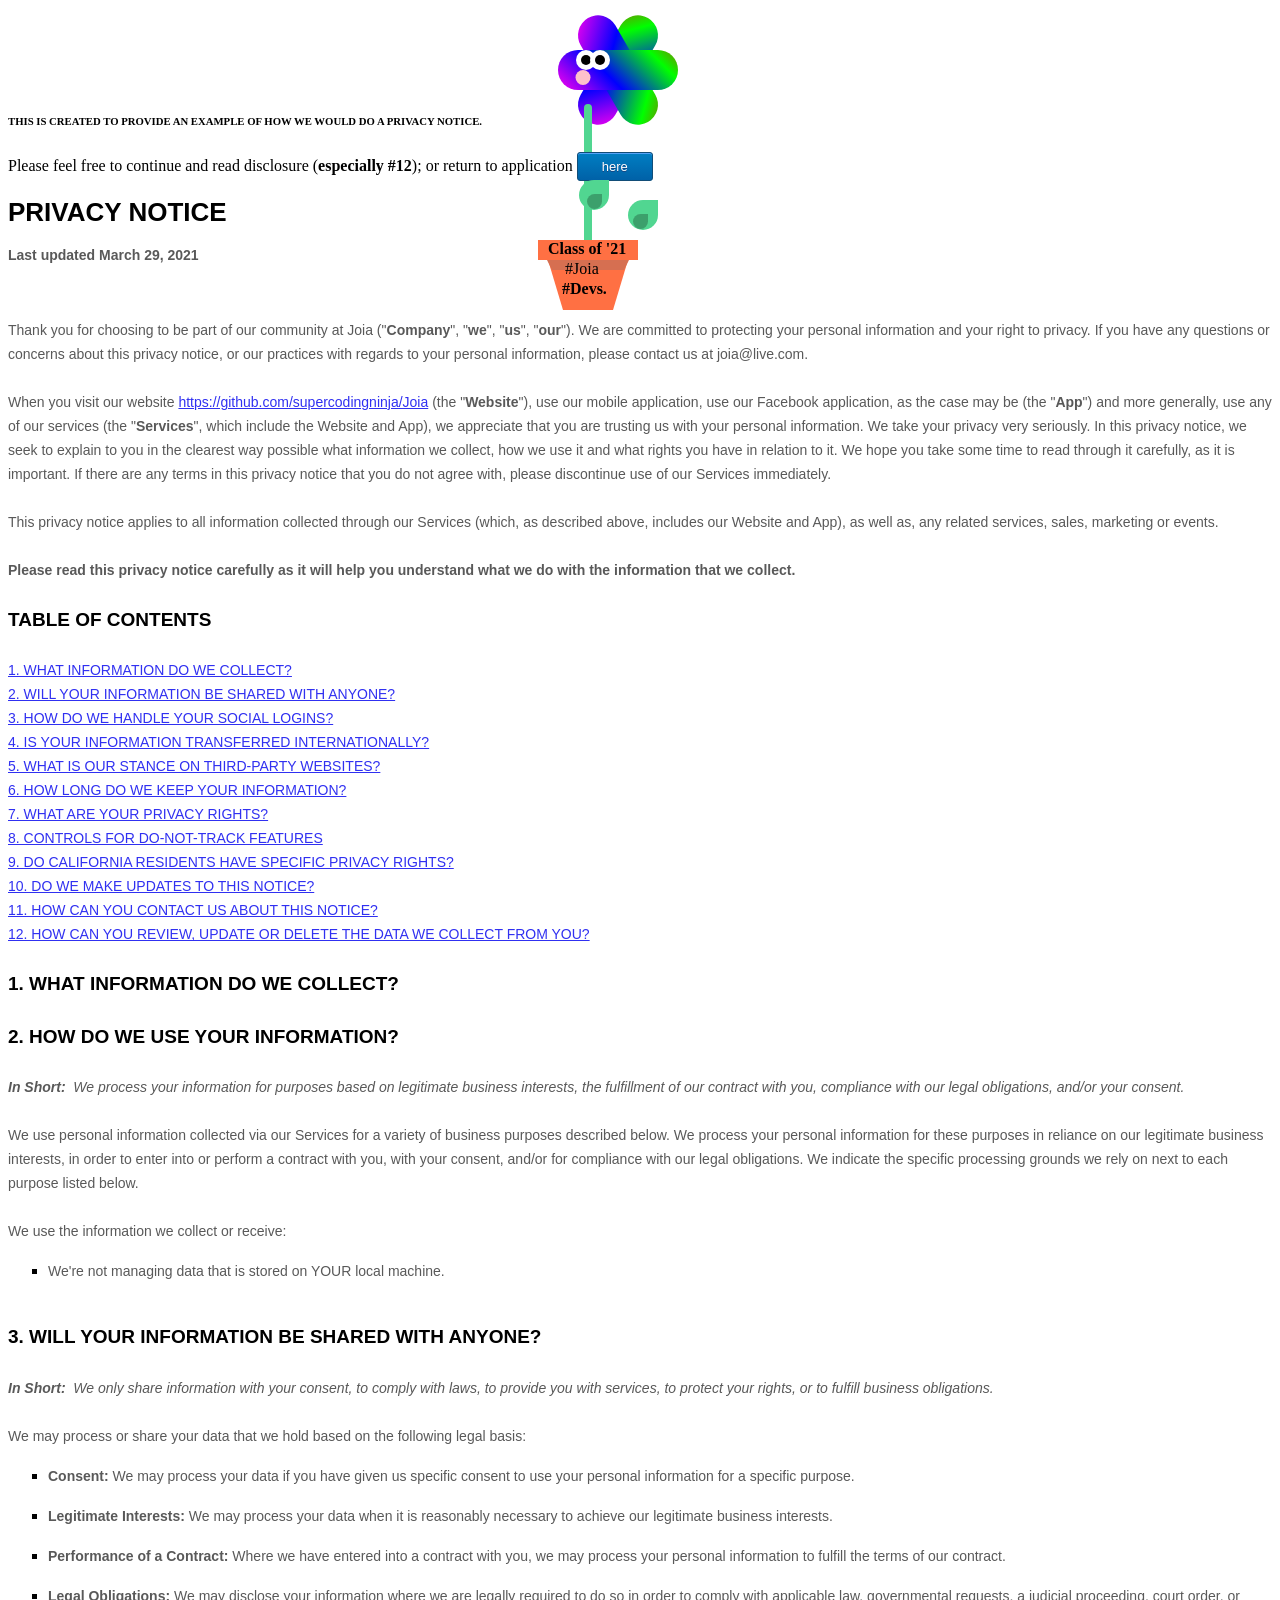
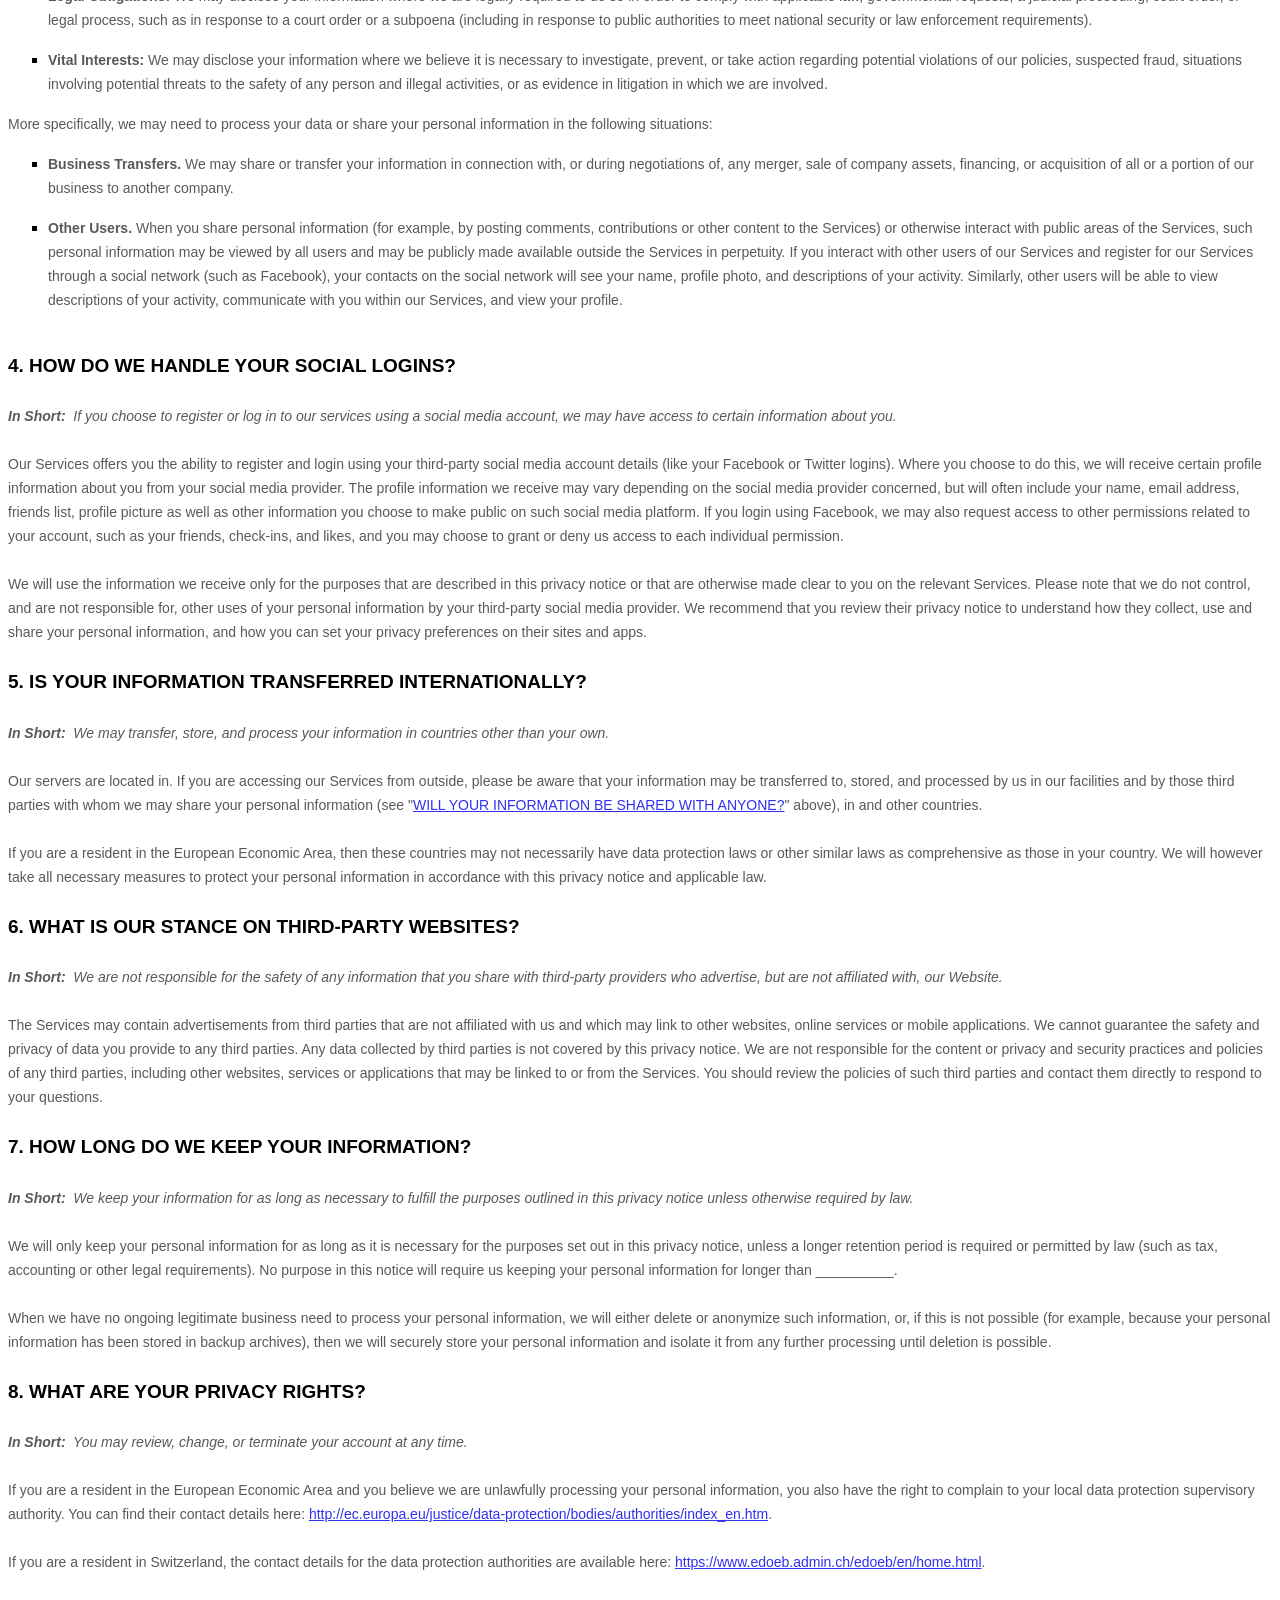
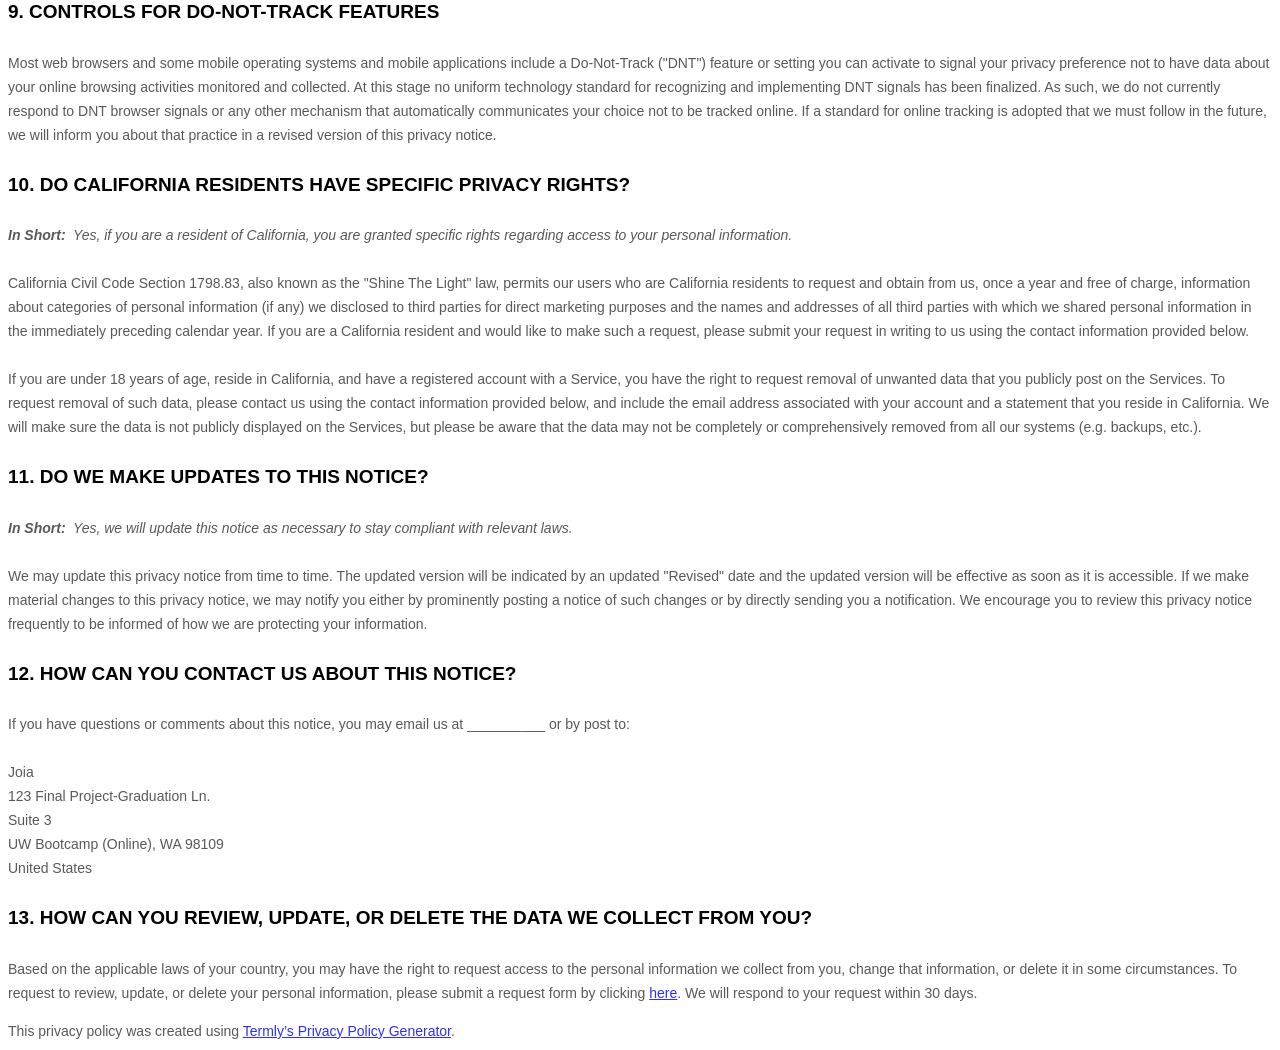
==== index.html @ e4160883 "GitHub..." ====
<!DOCTYPE html>
        <html lang="en">
                <head>
                        <meta charset="UTF-8">
                        <meta http-equiv="X-UA-Compatible" content="IE=edge">
                        <meta name="viewport" content="width=device-width, initial-scale=1.0">

                        <title>Joai's Privacy Policy</title>

                        <link rel="stylesheet" href="privacyPolicy-Joia.css" />
                </head>

                <body>
                        <span>
                                <p>
                                        <div style="margin-left: 550px;">
                                                <div class="flower" align>
                        
                                                        <div class="flower__head glow enable-aninmation">
                                                        <div class="flower__eye left">
                                                        <span></span>
                                                        </div>
                                                        <div class="flower__nose"></div>
                                                        <div class="flower__eye right">
                                                        <span></span>
                                                        </div>
                                                        </div>
                                                
                                                        <div class="flower__leaf"></div>
                                                        <div class="flower__leaf--shadow">
                                                        </div>
                                                        <div class="flower__leaf oposite"></div>
                                                        <div class="flower__leaf--shadow oposite"></div>
                                                
                                                        <div class="flower__stem"></div>
                                                
                                                        <v class="flower__pot">
                                                        <div class="flower__pot--shadow"></div>
                                                        <div class="flower__pot--bottom"></div>
                                                        <div class="Class"><b>Class of '21</b></div>
                                                        
                                                        &nbsp;
                                                        
                                                        <div class="Joia">#Joia</div>
                                                        
                                                        <b><div class="Devs">#Devs.</div></b>
                                                </div>
                                        </div>
                                        
                                        <h6>THIS IS CREATED TO PROVIDE AN EXAMPLE OF HOW WE WOULD DO A PRIVACY NOTICE.</h6>
                                        Please feel free to continue and read disclosure (<b>especially #12</b>); or return to application&nbsp;<a href="#" class="myButton">here</a>
                                </p>
                        </span>
                        
                        <!-- This automatically created by https://termly.io/ -->
                        <style>
                            [data-custom-class='body'], [data-custom-class='body'] * {
                                    background: transparent !important;
                                  }
                          [data-custom-class='title'], [data-custom-class='title'] * {
                                    font-family: Arial !important;
                          font-size: 26px !important;
                          color: #000000 !important;
                                  }
                          [data-custom-class='subtitle'], [data-custom-class='subtitle'] * {
                                    font-family: Arial !important;
                          color: #595959 !important;
                          font-size: 14px !important;
                                  }
                          [data-custom-class='heading_1'], [data-custom-class='heading_1'] * {
                                    font-family: Arial !important;
                          font-size: 19px !important;
                          color: #000000 !important;
                                  }
                          [data-custom-class='heading_2'], [data-custom-class='heading_2'] * {
                                    font-family: Arial !important;
                          font-size: 17px !important;
                          color: #000000 !important;
                                  }
                          [data-custom-class='body_text'], [data-custom-class='body_text'] * {
                                    color: #595959 !important;
                          font-size: 14px !important;
                          font-family: Arial !important;
                                  }
                          [data-custom-class='link'], [data-custom-class='link'] * {
                                    color: #3030F1 !important;
                          font-size: 14px !important;
                          font-family: Arial !important;
                          word-break: break-word !important;
                                  }
                          </style>
                          
                                <div data-custom-class="body">
                                <div><strong><span style="font-size: 26px;"><span data-custom-class="title">PRIVACY NOTICE</span></span></strong></div><div><br></div><div><span style="color: rgb(127, 127, 127);"><strong><span style="font-size: 15px;"><span data-custom-class="subtitle">Last updated <bdt class="question">March 29, 2021</bdt></span></span></strong></span></div><div><br></div><div><br></div><div><br></div><div style="line-height: 1.5;"><span style="color: rgb(127, 127, 127);"><span style="color: rgb(89, 89, 89); font-size: 15px;"><span data-custom-class="body_text">Thank you for choosing to be part of our community at <bdt class="question">Joia</bdt><span style="color: rgb(89, 89, 89);"><span data-custom-class="body_text"><bdt class="block-component"></bdt></span></span> ("<span style="color: rgb(89, 89, 89);"><span data-custom-class="body_text"><bdt class="block-component"></bdt></span></span><strong>Company</strong></span><span style="color: rgb(127, 127, 127);"><span style="color: rgb(89, 89, 89);"><span data-custom-class="body_text"><span style="color: rgb(89, 89, 89);"><span data-custom-class="body_text"><bdt class="statement-end-if-in-editor"><span data-custom-class="body_text"></span></bdt></span></span></span></span></span><span data-custom-class="body_text">", "<strong>we</strong>", "<strong>us</strong>", "<strong>our</strong>"). We are committed to protecting your personal information and your right to privacy. If you have any questions or concerns about this privacy notice, or our practices with regards to your personal information, please contact us at <bdt class="question">joia@live.com</bdt>.</span></span></span></div><div style="line-height: 1.5;"><span style="font-size: 15px;"><br></span></div><div style="line-height: 1.5;"><span style="font-size: 15px;"><span style="color: rgb(127, 127, 127);"><span data-custom-class="body_text">When you <span style="color: rgb(89, 89, 89);"><span data-custom-class="body_text"><bdt class="block-component"></bdt></span></span>visit our website <bdt class="question"><a href="https://github.com/supercodingninja/Joia" target="_blank" data-custom-class="link">https://github.com/supercodingninja/Joia</a></bdt> (the "<strong>Website</strong>"), <span style="color: rgb(89, 89, 89);"><span data-custom-class="body_text"><bdt class="statement-end-if-in-editor"></bdt><bdt class="block-component"></bdt><bdt class="forloop-component"></bdt><bdt class="block-component"></bdt></span></span>use our mobile application, <span style="color: rgb(89, 89, 89);"><span data-custom-class="body_text"><bdt class="statement-end-if-in-editor"></bdt><bdt class="block-component"></bdt><bdt class="forloop-component"></bdt><bdt class="block-component"></bdt><bdt class="block-component"></bdt></span></span>use our Facebook application, <span style="color: rgb(89, 89, 89);"><span data-custom-class="body_text"><bdt class="statement-end-if-in-editor"></bdt><bdt class="forloop-component"></bdt><bdt class="statement-end-if-in-editor"></bdt><bdt class="block-component"></bdt></span></span>as the case may be (the "<strong>App</strong>")<span style="color: rgb(89, 89, 89);"><span data-custom-class="body_text"><bdt class="statement-end-if-in-editor"></bdt></span></span> and more generally, use any of our services (the "<strong>Services</strong>", which include the </span><span style="color: rgb(89, 89, 89);"><span data-custom-class="body_text"><span style="color: rgb(89, 89, 89);"><span data-custom-class="body_text"><bdt class="block-component"><span data-custom-class="body_text"></span></bdt>Website<span style="color: rgb(89, 89, 89);"><span data-custom-class="body_text"><bdt class="statement-end-if-in-editor"></bdt></span></span><bdt class="block-component"></bdt> and <bdt class="statement-end-if-in-editor"></bdt></span></span></span><span data-custom-class="body_text"><span style="color: rgb(89, 89, 89);"><span data-custom-class="body_text"><bdt class="block-component"></bdt>App<bdt class="statement-end-if-in-editor"><span data-custom-class="body_text"></span></bdt></span></span></span></span><span data-custom-class="body_text">), we appreciate that you are trusting us with your personal information. We take your privacy very seriously. In this privacy notice, we seek to explain to you in the clearest way possible what information we collect, how we use it and what rights you have in relation to it. We hope you take some time to read through it carefully, as it is important. If there are any terms in this privacy notice that you do not agree with, please discontinue use of our Services immediately.</span></span></span></div><div style="line-height: 1.5;"><span style="font-size: 15px;"><br></span></div><div style="line-height: 1.5;"><span style="font-size: 15px;"><span style="color: rgb(127, 127, 127);"><span style="color: rgb(89, 89, 89);"><span data-custom-class="body_text">This privacy notice applies to all information collected through our Services (which, as described above, includes our </span><span style="color: rgb(89, 89, 89);"><span data-custom-class="body_text"><bdt class="block-component"><span data-custom-class="body_text"></span></bdt>Website<span style="color: rgb(89, 89, 89);"><span data-custom-class="body_text"><bdt class="statement-end-if-in-editor"></bdt></span></span><bdt class="block-component"></bdt> and <bdt class="statement-end-if-in-editor"><bdt class="block-component"></bdt></bdt></span><span data-custom-class="body_text">App<span style="color: rgb(89, 89, 89);"><span data-custom-class="body_text"><bdt class="statement-end-if-in-editor"><span data-custom-class="body_text"></span></bdt></span></span></span></span><span data-custom-class="body_text">), as well as, any related services, sales, marketing or events.</span></span></span></span></div><div style="line-height: 1.5;"><span style="font-size: 15px;"><br></span></div><div style="line-height: 1.5;"><span style="font-size: 15px;"><span style="color: rgb(127, 127, 127);"><span style="color: rgb(89, 89, 89);"><span data-custom-class="body_text"><strong>Please read this privacy notice carefully as it will help you understand what we do with the information that we collect.</strong></span></span></span></span></div><div style="line-height: 1.5;"><span style="font-size: 15px;"><br></span></div><div style="line-height: 1.5;"><span style="font-size: 15px;"><span style="color: rgb(127, 127, 127);"><span style="color: rgb(0, 0, 0);"><strong><span data-custom-class="heading_1">TABLE OF CONTENTS</span></strong></span></span></span></div><div style="line-height: 1.5;"><span style="font-size: 15px;"><br></span></div><div style="line-height: 1.5;"><span style="font-size: 15px;"><a data-custom-class="link" href="#infocollect"><span style="color: rgb(89, 89, 89);">1. WHAT INFORMATION DO WE COLLECT?</span></a><span style="color: rgb(127, 127, 127);"><span style="color: rgb(89, 89, 89);"><span data-custom-class="body_text"><span style="color: rgb(89, 89, 89);"><bdt class="block-component"></bdt></span></span></span></span></span></span></div><div style="line-height: 1.5;"><span style="font-size: 15px;"><span style="color: rgb(89, 89, 89);"><a data-custom-class="link" href="#infoshare">2. WILL YOUR INFORMATION BE SHARED WITH ANYONE?</a></span><span style="color: rgb(127, 127, 127);"><span style="color: rgb(89, 89, 89);"><span data-custom-class="body_text"><span style="color: rgb(89, 89, 89);"><bdt class="block-component"></bdt></span><bdt class="block-component"></bdt><span style="color: rgb(89, 89, 89);"><bdt class="block-component"></bdt><bdt class="block-component"></bdt></span></span></span></span></span></span></span></div><div style="line-height: 1.5;"><span style="font-size: 15px;"><a data-custom-class="link" href="#sociallogins"><span style="color: rgb(89, 89, 89);"><span style="color: rgb(89, 89, 89);"><span style="color: rgb(89, 89, 89);">3. HOW DO WE HANDLE YOUR SOCIAL LOGINS?</span></span></span></a><span style="color: rgb(127, 127, 127);"><span style="color: rgb(89, 89, 89);"><span data-custom-class="body_text"><span style="color: rgb(89, 89, 89);"><span style="color: rgb(89, 89, 89);"><span style="color: rgb(89, 89, 89);"><bdt class="statement-end-if-in-editor"></bdt></span></span><bdt class="block-component"></bdt></span></span></span></span></span></div><div style="line-height: 1.5;"><span style="font-size: 15px;"><a data-custom-class="link" href="#intltransfers"><span style="color: rgb(89, 89, 89);">4. IS YOUR INFORMATION TRANSFERRED INTERNATIONALLY?</span></a><span style="color: rgb(127, 127, 127);"><span style="color: rgb(89, 89, 89);"><span data-custom-class="body_text"><span style="color: rgb(89, 89, 89);"><bdt class="statement-end-if-in-editor"></bdt><bdt class="block-component"></bdt></span></span></span></span></span></div><div style="line-height: 1.5;"><span style="font-size: 15px;"><a data-custom-class="link" href="#3pwebsites"><span style="color: rgb(89, 89, 89);">5. WHAT IS OUR STANCE ON THIRD-PARTY WEBSITES?</span></a><span style="color: rgb(127, 127, 127);"><span style="color: rgb(89, 89, 89);"><span data-custom-class="body_text"><span style="color: rgb(89, 89, 89);"><bdt class="statement-end-if-in-editor"></bdt></span></span></span></span></span></div><div style="line-height: 1.5;"><span style="font-size: 15px;"><a data-custom-class="link" href="#inforetain"><span style="color: rgb(89, 89, 89);">6. HOW LONG DO WE KEEP YOUR INFORMATION?</span></a><span style="color: rgb(127, 127, 127);"><span style="color: rgb(89, 89, 89);"><span data-custom-class="body_text"><span style="color: rgb(89, 89, 89);"><span style="color: rgb(89, 89, 89);"><bdt class="block-component"></bdt><bdt class="block-component"></bdt></span></span></span></span></span></div><div style="line-height: 1.5;"><span style="font-size: 15px;"><span style="color: rgb(89, 89, 89);"><a data-custom-class="link" href="#privacyrights">7. WHAT ARE YOUR PRIVACY RIGHTS?</a></span></span></div><div style="line-height: 1.5;"><span style="font-size: 15px;"><a data-custom-class="link" href="#DNT"><span style="color: rgb(89, 89, 89);">8. CONTROLS FOR DO-NOT-TRACK FEATURES</span></a></span></div><div style="line-height: 1.5;"><span style="font-size: 15px;"><a data-custom-class="link" href="#caresidents"><span style="color: rgb(89, 89, 89);">9. DO CALIFORNIA RESIDENTS HAVE SPECIFIC PRIVACY RIGHTS?</span></a></span></div><div style="line-height: 1.5;"><span style="font-size: 15px;"><a data-custom-class="link" href="#policyupdates"><span style="color: rgb(89, 89, 89);">10. DO WE MAKE UPDATES TO THIS NOTICE?</span></a></span></div><div style="line-height: 1.5;"><a data-custom-class="link" href="#contact"><span style="color: rgb(89, 89, 89); font-size: 15px;">11. HOW CAN YOU CONTACT US ABOUT THIS NOTICE?</span></a></div><div style="line-height: 1.5;"><a data-custom-class="link" href="#request"><span style="color: rgb(89, 89, 89);">12. HOW CAN YOU REVIEW, UPDATE OR DELETE THE DATA WE COLLECT FROM YOU?</span></a></div><div style="line-height: 1.5;"><br></div><div id="infocollect" style="line-height: 1.5;"><span style="color: rgb(127, 127, 127);"><span style="color: rgb(89, 89, 89); font-size: 15px;"><span style="font-size: 15px; color: rgb(89, 89, 89);"><span style="font-size: 15px; color: rgb(89, 89, 89);"><span id="control" style="color: rgb(0, 0, 0);"><strong><span data-custom-class="heading_1">1. WHAT INFORMATION DO WE COLLECT?</span></strong><span data-custom-class="heading_1"><bdt class="block-component"><span data-custom-class="body_text"></bdt></bdt></span><bdt class="block-component"></bdt><span data-custom-class="body_text"><span style="font-size: 15px;"><bdt class="statement-end-if-in-editor"><bdt class="statement-end-if-in-editor"><span style="font-size: 15px;"><span data-custom-class="body_text"><span style="font-size: 15px;"><span data-custom-class="body_text"><bdt class="statement-end-if-in-editor"><bdt class="statement-end-if-in-editor"><bdt class="block-component"></bdt></bdt></span></span></span></span><span style="color: rgb(89, 89, 89); font-size: 15px;"><span data-custom-class="body_text"><span style="color: rgb(89, 89, 89); font-size: 15px;"><span data-custom-class="body_text"><bdt class="statement-end-if-in-editor"><bdt class="block-component"></bdt></bdt></span></span></span></span></bdt></span></span><bdt class="block-component"></bdt></span></span></span></span></span></span></div><div style="line-height: 1.5;"><br></div><div id="infouse" style="line-height: 1.5;"><span style="color: rgb(127, 127, 127);"><span style="color: rgb(89, 89, 89); font-size: 15px;"><span style="font-size: 15px; color: rgb(89, 89, 89);"><span style="font-size: 15px; color: rgb(89, 89, 89);"><span id="control" style="color: rgb(0, 0, 0);"><strong><span data-custom-class="heading_1">2. HOW DO WE USE YOUR INFORMATION?</span></strong></span></span></span></span></span></div><div><div style="line-height: 1.5;"><br></div><div style="line-height: 1.5;"><span style="color: rgb(127, 127, 127);"><span style="color: rgb(89, 89, 89); font-size: 15px;"><span data-custom-class="body_text"><span style="font-size: 15px; color: rgb(89, 89, 89);"><span style="font-size: 15px; color: rgb(89, 89, 89);"><span data-custom-class="body_text"><strong><em>In Short:  </em></strong><em>We process your information for purposes based on legitimate business interests, the fulfillment of our contract with you, compliance with our legal obligations, and/or your consent.</em></span></span></span></span></span></span></div></div><div style="line-height: 1.5;"><br></div><div style="line-height: 1.5;"><span style="font-size: 15px; color: rgb(89, 89, 89);"><span style="font-size: 15px; color: rgb(89, 89, 89);"><span data-custom-class="body_text">We use personal information collected via our <span style="font-size: 15px;"><span data-custom-class="body_text"><bdt class="block-component"></bdt><bdt class="block-component"></bdt>Services<bdt class="statement-end-if-in-editor"></bdt><bdt class="block-component"></bdt></span></span> for a variety of business purposes described below. We process your personal information for these purposes in reliance on our legitimate business interests, in order to enter into or perform a contract with you, with your consent, and/or for compliance with our legal obligations. We indicate the specific processing grounds we rely on next to each purpose listed below.<bdt class="block-component"></bdt></span></span></span></div><div style="line-height: 1.5;"><br></div><div style="line-height: 1.5;"><span style="font-size: 15px; color: rgb(89, 89, 89);"><span style="font-size: 15px; color: rgb(89, 89, 89);"><span data-custom-class="body_text">We use the information we collect or receive:<bdt class="block-component"></bdt></span></span></span></span></span></span></span></span></span></span></span></span></bdt></span></span></span></span></span></span></span></span></span></span></span></span></li></ul><div><span style="font-size: 15px; color: rgb(89, 89, 89);"><span style="font-size: 15px; color: rgb(89, 89, 89);"><span data-custom-class="body_text"><bdt class="block-component"></bdt></span></span></span></span></span></span></span></span></span></span></span></span></span></span></span></li></ul><div><span style="font-size: 15px; color: rgb(89, 89, 89);"><span style="font-size: 15px; color: rgb(89, 89, 89);"><span data-custom-class="body_text"><bdt class="block-component"></bdt></span></span></span></span></span></span></span></span></span></span></span></span></span></span></span></span></span></span></span></span></span></li></ul><div><span style="font-size: 15px; color: rgb(89, 89, 89);"><span style="font-size: 15px; color: rgb(89, 89, 89);"><span data-custom-class="body_text"><bdt class="block-component"></bdt></span></span></span></span></span></span></span></span></span></span></span></span></li></ul><div><span style="font-size: 15px; color: rgb(89, 89, 89);"><span style="font-size: 15px; color: rgb(89, 89, 89);"><span data-custom-class="body_text"><bdt class="block-component"></bdt></span></span></span></li></ul><div><bdt class="block-component"></bdt></span></span></span></span></span></span></li></ul><div><bdt class="block-component"></bdt></span></span></span></span></span></span></span></span></span></li></ul><div><bdt class="block-component"></bdt></span></span></span></span></span></span></span></span></span></strong></span></span></span></li></ul><div><bdt class="block-component"></bdt></span></span></span></span></span></span></span></span></span></span></span></li></ul><p style="font-size: 15px;"><bdt class="block-component"></bdt></span></span></span></span></span></span></span></span></span></span></span></li></ul><p style="font-size: 15px;"><bdt class="block-component"></bdt></span></span></span></span></span></span></span></span></span></span></span></li></ul><p style="font-size: 15px;"><bdt class="block-component"></bdt></span></span></span></span></span></span></span></span></span></span></span></li></ul><p style="font-size: 15px;"><bdt class="block-component"></bdt></span></span></span></span></span></span></span></span></span></span></span></li></ul><div><bdt class="block-component"><span style="font-size: 15px;"></bdt></span></span></span></span></span></span></span></span></span></span></span></span></li></ul><div><bdt class="block-component"><span style="font-size: 15px;"></bdt></span></span></span></li></ul><div><bdt class="block-component"><span style="font-size: 15px;"></bdt></span></span></span></li></ul><div><span style="font-size: 15px;"><bdt class="block-component"></bdt><bdt class="forloop-component"></bdt></span></div><ul><li style="line-height: 1.5;"><span style="font-size: 15px;"><bdt class="question"><span data-custom-class="body_text">We're not managing data that is stored on YOUR local machine.</span></bdt></span></li></ul><div><span style="font-size: 15px;"><bdt class="question"><span data-custom-class="body_text"><span style="font-size: 15px;"><bdt class="forloop-component"></bdt></span></span></bdt><bdt class="statement-end-if-in-editor"></bdt></span><bdt class="statement-end-if-in-editor"><span style="font-size: 15px;"></span></bdt></div><div style="line-height: 1.5;"><br></div><div id="infoshare" style="line-height: 1.5;"><span style="color: rgb(127, 127, 127);"><span style="color: rgb(89, 89, 89); font-size: 15px;"><span style="font-size: 15px; color: rgb(89, 89, 89);"><span style="font-size: 15px; color: rgb(89, 89, 89);"><span id="control" style="color: rgb(0, 0, 0);"><strong><span data-custom-class="heading_1">3. WILL YOUR INFORMATION BE SHARED WITH ANYONE?</span></strong></span></span></span></span></span></div><div style="line-height: 1.5;"><br></div><div style="line-height: 1.5;"><span style="font-size: 15px; color: rgb(89, 89, 89);"><span style="font-size: 15px; color: rgb(89, 89, 89);"><span data-custom-class="body_text"><strong><em>In Short:</em></strong><em>  We only share information with your consent, to comply with laws, to provide you with services, to protect your rights, or to fulfill business obligations.</em></span></span></span></div><div style="line-height: 1.5;"><br></div><div style="line-height: 1.5;"><span style="font-size: 15px; color: rgb(89, 89, 89);"><span style="font-size: 15px; color: rgb(89, 89, 89);"><span data-custom-class="body_text">We may process or share your data that we hold based on the following legal basis:<bdt class="block-component"></bdt></span></span></span></div><ul><li style="line-height: 1.5;"><span style="font-size: 15px; color: rgb(89, 89, 89);"><span style="font-size: 15px; color: rgb(89, 89, 89);"><span data-custom-class="body_text"><strong>Consent:</strong> We may process your data if you have given us specific consent to use your personal information for a specific purpose.<span style="font-size: 15px; color: rgb(89, 89, 89);"><span style="font-size: 15px; color: rgb(89, 89, 89);"><span data-custom-class="body_text"><bdt class="statement-end-if-in-editor"></bdt></span></span></span></span></span></span></li></ul><div><span style="font-size: 15px; color: rgb(89, 89, 89);"><span style="font-size: 15px; color: rgb(89, 89, 89);"><span data-custom-class="body_text"><span style="font-size: 15px; color: rgb(89, 89, 89);"><span style="font-size: 15px; color: rgb(89, 89, 89);"><span data-custom-class="body_text"><bdt class="statement-end-if-in-editor"><span style="font-size: 15px; color: rgb(89, 89, 89);"><span style="font-size: 15px; color: rgb(89, 89, 89);"><span data-custom-class="body_text"><bdt class="block-component"></bdt></span></span></span></bdt></span></span></span></span></span></span></div><ul><li style="line-height: 1.5;"><span style="font-size: 15px; color: rgb(89, 89, 89);"><span style="font-size: 15px; color: rgb(89, 89, 89);"><span data-custom-class="body_text"><strong>Legitimate Interests:</strong> We may process your data when it is reasonably necessary to achieve our legitimate business interests.<span style="font-size: 15px; color: rgb(89, 89, 89);"><span style="font-size: 15px; color: rgb(89, 89, 89);"><span data-custom-class="body_text"><span style="font-size: 15px; color: rgb(89, 89, 89);"><span style="font-size: 15px; color: rgb(89, 89, 89);"><span data-custom-class="body_text"><bdt class="statement-end-if-in-editor"></bdt></span></span></span></span></span></span></span></span></span></li></ul><div><span style="font-size: 15px; color: rgb(89, 89, 89);"><span style="font-size: 15px; color: rgb(89, 89, 89);"><span data-custom-class="body_text"><span style="font-size: 15px; color: rgb(89, 89, 89);"><span style="font-size: 15px; color: rgb(89, 89, 89);"><span data-custom-class="body_text"><bdt class="block-component"></bdt></span></span></span></span></span></span></div><ul><li style="line-height: 1.5;"><span style="font-size: 15px; color: rgb(89, 89, 89);"><span style="font-size: 15px; color: rgb(89, 89, 89);"><span data-custom-class="body_text"><strong>Performance of a Contract:</strong> Where we have entered into a contract with you, we may process your personal information to fulfill the terms of our contract.<span style="font-size: 15px; color: rgb(89, 89, 89);"><span style="font-size: 15px; color: rgb(89, 89, 89);"><span data-custom-class="body_text"><span style="font-size: 15px; color: rgb(89, 89, 89);"><span style="font-size: 15px; color: rgb(89, 89, 89);"><span data-custom-class="body_text"><bdt class="statement-end-if-in-editor"></bdt></span></span></span></span></span></span></span></span></span></li></ul><div><span style="font-size: 15px; color: rgb(89, 89, 89);"><span style="font-size: 15px; color: rgb(89, 89, 89);"><span data-custom-class="body_text"><span style="font-size: 15px; color: rgb(89, 89, 89);"><span style="font-size: 15px; color: rgb(89, 89, 89);"><span data-custom-class="body_text"><bdt class="block-component"></bdt></span></span></span></span></span></span></div><ul><li style="line-height: 1.5;"><span style="font-size: 15px; color: rgb(89, 89, 89);"><span style="font-size: 15px; color: rgb(89, 89, 89);"><span data-custom-class="body_text"><strong>Legal Obligations:</strong> We may disclose your information where we are legally required to do so in order to comply with applicable law, governmental requests, a judicial proceeding, court order, or legal process, such as in response to a court order or a subpoena (including in response to public authorities to meet national security or law enforcement requirements).<span style="font-size: 15px; color: rgb(89, 89, 89);"><span style="font-size: 15px; color: rgb(89, 89, 89);"><span data-custom-class="body_text"><span style="font-size: 15px; color: rgb(89, 89, 89);"><span style="font-size: 15px; color: rgb(89, 89, 89);"><span data-custom-class="body_text"><bdt class="statement-end-if-in-editor"></bdt></span></span></span></span></span></span></span></span></span></li></ul><div><span style="font-size: 15px; color: rgb(89, 89, 89);"><span style="font-size: 15px; color: rgb(89, 89, 89);"><span data-custom-class="body_text"><span style="font-size: 15px; color: rgb(89, 89, 89);"><span style="font-size: 15px; color: rgb(89, 89, 89);"><span data-custom-class="body_text"><bdt class="block-component"></bdt></span></span></span></span></span></span></div><ul><li style="line-height: 1.5;"><span style="font-size: 15px; color: rgb(89, 89, 89);"><span style="font-size: 15px; color: rgb(89, 89, 89);"><span data-custom-class="body_text"><strong>Vital Interests:</strong> We may disclose your information where we believe it is necessary to investigate, prevent, or take action regarding potential violations of our policies, suspected fraud, situations involving potential threats to the safety of any person and illegal activities, or as evidence in litigation in which we are involved.<span style="font-size: 15px; color: rgb(89, 89, 89);"><span style="font-size: 15px; color: rgb(89, 89, 89);"><span data-custom-class="body_text"><span style="font-size: 15px; color: rgb(89, 89, 89);"><span style="font-size: 15px; color: rgb(89, 89, 89);"><span data-custom-class="body_text"><bdt class="statement-end-if-in-editor"></bdt></span></span></span></span></span></span></span></span></span></li></ul><div style="line-height: 1.5;"><span style="font-size: 15px; color: rgb(89, 89, 89);"><span style="font-size: 15px; color: rgb(89, 89, 89);"><span data-custom-class="body_text">More specifically, we may need to process your data or share your personal information in the following situations:</span></span></span></div><ul><li style="line-height: 1.5;"><span style="font-size: 15px; color: rgb(89, 89, 89);"><span style="font-size: 15px; color: rgb(89, 89, 89);"><span data-custom-class="body_text"><strong>Business Transfers.</strong> We may share or transfer your information in connection with, or during negotiations of, any merger, sale of company assets, financing, or acquisition of all or a portion of our business to another company.</span></span></span></li></ul><div><span style="font-size: 15px;"><span style="color: rgb(89, 89, 89);"><span data-custom-class="body_text"><bdt class="block-component"></bdt></span></span></span></span></span></span></span></span></li></ul><div><span style="font-size: 15px;"><span style="color: rgb(89, 89, 89);"><span data-custom-class="body_text"><bdt class="block-component"></bdt></span></span></span></span></span></bdt></span></span></span></span></span></span></span></span></li></ul><div><span style="font-size: 15px;"><span style="color: rgb(89, 89, 89);"><span style="font-size: 15px;"><span style="color: rgb(89, 89, 89);"><span data-custom-class="body_text"><bdt class="block-component"></bdt></span></span></span></span></span></span></span></span></li></ul><div><span style="font-size: 15px;"><span style="color: rgb(89, 89, 89);"><span data-custom-class="body_text"><bdt class="block-component"></bdt></span></span></span></span></span></li></ul><div><span style="font-size: 15px;"><span style="color: rgb(89, 89, 89);"><span data-custom-class="body_text"><bdt class="block-component"></bdt></span></span></span></div><ul><li style="line-height: 1.5;"><span style="font-size: 15px; color: rgb(89, 89, 89);"><span style="font-size: 15px; color: rgb(89, 89, 89);"><span data-custom-class="body_text"><strong>Other Users. </strong>When you share personal information <span style="font-size: 15px;"><span style="color: rgb(89, 89, 89);"><span data-custom-class="body_text"><bdt class="block-component"></bdt></span></span></span>(for example, by posting comments, contributions or other content to the <span style="font-size: 15px;"><span style="color: rgb(89, 89, 89);"><span data-custom-class="body_text"><span style="font-size: 15px;"><span style="color: rgb(89, 89, 89);"><span data-custom-class="body_text"><bdt class="block-component"></bdt><bdt class="block-component"></bdt>Services<bdt class="statement-end-if-in-editor"></bdt><bdt class="block-component"></bdt></span></span></span></span></span></span>) <span style="font-size: 15px;"><span style="color: rgb(89, 89, 89);"><span data-custom-class="body_text"><bdt class="statement-end-if-in-editor"></bdt></span></span></span>or otherwise interact with public areas of the <span style="font-size: 15px;"><span style="color: rgb(89, 89, 89);"><span data-custom-class="body_text"><span style="font-size: 15px;"><span style="color: rgb(89, 89, 89);"><span data-custom-class="body_text"><bdt class="block-component"></bdt><bdt class="block-component"></bdt>Services<bdt class="statement-end-if-in-editor"></bdt><bdt class="block-component"></bdt></span></span></span></span></span></span>, such personal information may be viewed by all users and may be publicly made available outside the <span style="font-size: 15px;"><span style="color: rgb(89, 89, 89);"><span data-custom-class="body_text"><span style="font-size: 15px;"><span style="color: rgb(89, 89, 89);"><span data-custom-class="body_text"><bdt class="block-component"></bdt><bdt class="block-component"></bdt>Services<bdt class="statement-end-if-in-editor"></bdt><bdt class="block-component"></bdt></span></span></span></span></span></span> in perpetuity. <span style="font-size: 15px;"><span style="color: rgb(89, 89, 89);"><span data-custom-class="body_text"><bdt class="block-component"></bdt></span></span></span>If you interact with other users of our <span style="font-size: 15px;"><span style="color: rgb(89, 89, 89);"><span data-custom-class="body_text"><span style="font-size: 15px;"><span style="color: rgb(89, 89, 89);"><span data-custom-class="body_text"><bdt class="block-component"></bdt><bdt class="block-component"></bdt>Services<bdt class="statement-end-if-in-editor"></bdt><bdt class="block-component"></bdt></span></span></span></span></span></span> and register for our <span style="font-size: 15px;"><span style="color: rgb(89, 89, 89);"><span data-custom-class="body_text"><span style="font-size: 15px;"><span style="color: rgb(89, 89, 89);"><span data-custom-class="body_text"><bdt class="block-component"></bdt><bdt class="block-component"></bdt>Services<bdt class="statement-end-if-in-editor"></bdt><bdt class="block-component"></bdt></span></span></span></span></span></span> through a social network (such as Facebook), your contacts on the social network will see your name, profile photo, and descriptions of your activity. <span style="font-size: 15px;"><span style="color: rgb(89, 89, 89);"><span data-custom-class="body_text"><bdt class="statement-end-if-in-editor"></bdt></span></span></span>Similarly, other users will be able to view descriptions of your activity, communicate with you within our <span style="font-size: 15px;"><span style="color: rgb(89, 89, 89);"><span data-custom-class="body_text"><span style="font-size: 15px;"><span style="color: rgb(89, 89, 89);"><span data-custom-class="body_text"><bdt class="block-component"></bdt><bdt class="block-component"></bdt>Services<bdt class="statement-end-if-in-editor"></bdt><bdt class="block-component"></bdt></span></span></span></span></span></span>, and view your profile.<span style="font-size: 15px;"><span style="color: rgb(89, 89, 89);"><span data-custom-class="body_text"><span style="font-size: 15px;"><span style="color: rgb(89, 89, 89);"><bdt class="statement-end-if-in-editor"></bdt></span></span></span></span></span></span></span></span></li></ul><div><span style="font-size: 15px;"><span style="color: rgb(89, 89, 89);"><span style="font-size: 15px;"><span data-custom-class="body_text"><bdt class="block-component"></bdt></span><span style="color: rgb(89, 89, 89);"><bdt class="block-component"><span data-custom-class="body_text"></bdt></span></span></span></span></span></span></span><span data-custom-class="body_text"><span style="font-size: 15px;"><span style="color: rgb(89, 89, 89);"><span data-custom-class="body_text"><span style="font-size: 15px;"><span style="color: rgb(89, 89, 89);"><span data-custom-class="body_text"><bdt class="statement-end-if-in-editor"></bdt></span></span></span></span></span></span></span></span></span></span></span></span></li></ul><div style="line-height: 1.5;"><span style="color: rgb(89, 89, 89);"><bdt class="block-component"></bdt></span></div><div><span style="color: rgb(89, 89, 89); font-size: 15px;"><span style="font-size: 15px;"><span style="color: rgb(89, 89, 89);"><span style="font-size: 15px;"><span style="color: rgb(89, 89, 89);"><bdt class="block-component"><span data-custom-class="heading_1"></bdt></span><span data-custom-class="body_text"><bdt class="block-component"></bdt><bdt class="block-component"></bdt></span></span></span></span></span></span></span></span></span></span></span></div><div style="line-height: 1.5;"><br></div><div id="sociallogins" style="line-height: 1.5;"><span style="color: rgb(127, 127, 127);"><span style="color: rgb(89, 89, 89); font-size: 15px;"><span style="font-size: 15px; color: rgb(89, 89, 89);"><span style="font-size: 15px; color: rgb(89, 89, 89);"><span id="control" style="color: rgb(0, 0, 0);"><strong><span data-custom-class="heading_1">4. HOW DO WE HANDLE YOUR SOCIAL LOGINS?</span></strong> </span> </span> </span> </span> </span></div><div style="line-height: 1.5;"><br></div><div style="line-height: 1.5;"><span style="font-size: 15px; color: rgb(89, 89, 89);"><span style="font-size: 15px; color: rgb(89, 89, 89);"><span data-custom-class="body_text"><strong><em>In Short:  </em></strong><em>If you choose to register or log in to our services using a social media account, we may have access to certain information about you.</em></span></span></span></div><div style="line-height: 1.5;"><br></div><div style="line-height: 1.5;"><span style="font-size: 15px; color: rgb(89, 89, 89);"><span style="font-size: 15px; color: rgb(89, 89, 89);"><span data-custom-class="body_text">Our <span style="font-size: 15px;"><span style="color: rgb(89, 89, 89);"><span data-custom-class="body_text"><span style="font-size: 15px;"><span style="color: rgb(89, 89, 89);"><span data-custom-class="body_text"><span style="font-size: 15px;"><span style="color: rgb(89, 89, 89);"><span data-custom-class="body_text"><bdt class="block-component"></bdt><bdt class="block-component"></bdt>Services<bdt class="statement-end-if-in-editor"></bdt><bdt class="block-component"></bdt></span></span></span></span></span></span></span></span></span> offers you the ability to register and login using your third-party social media account details (like your Facebook or Twitter logins). Where you choose to do this, we will receive certain profile information about you from your social media provider. The profile information we receive may vary depending on the social media provider concerned, but will often include your name, email address, friends list, profile picture as well as other information you choose to make public on such social media platform. <span style="font-size: 15px;"><span style="color: rgb(89, 89, 89);"><span data-custom-class="body_text"><bdt class="block-component"></bdt><bdt class="forloop-component"></bdt><bdt class="block-component"></bdt><bdt class="forloop-component"></bdt><bdt class="block-component"></bdt></span></span></span>If you login using Facebook, we may also request access to other permissions related to your account, such as your friends, check-ins, and likes, and you may choose to grant or deny us access to each individual permission.<span style="font-size: 15px;"><span style="color: rgb(89, 89, 89);"><span style="font-size: 15px;"><span style="color: rgb(89, 89, 89);"><span data-custom-class="body_text"><span style="font-size: 15px;"><span style="color: rgb(89, 89, 89);"><bdt class="statement-end-if-in-editor"></bdt><bdt class="forloop-component"></bdt></span></span></span><bdt class="statement-end-if-in-editor"><span data-custom-class="body_text"></span></bdt></span></span></span></span></span></span></span></div><div style="line-height: 1.5;"><br></div><div style="line-height: 1.5;"><span style="font-size: 15px; color: rgb(89, 89, 89);"><span style="font-size: 15px; color: rgb(89, 89, 89);"><span data-custom-class="body_text">We will use the information we receive only for the purposes that are described in this privacy notice or that are otherwise made clear to you on the relevant <span style="color: rgb(89, 89, 89); font-size: 15px;"><span data-custom-class="body_text"><span style="font-size: 15px;"><span style="color: rgb(89, 89, 89);"><span data-custom-class="body_text"><span style="font-size: 15px;"><span style="color: rgb(89, 89, 89);"><span data-custom-class="body_text"><bdt class="block-component"></bdt><bdt class="block-component"></bdt>Services<bdt class="statement-end-if-in-editor"></bdt><bdt class="block-component"></bdt></span></span></span></span></span></span></span></span>. Please note that we do not control, and are not responsible for, other uses of your personal information by your third-party social media provider. We recommend that you review their privacy notice to understand how they collect, use and share your personal information, and how you can set your privacy preferences on their sites and apps.<span style="color: rgb(89, 89, 89); font-size: 15px;"><span style="color: rgb(89, 89, 89); font-size: 15px;"><span style="color: rgb(89, 89, 89); font-size: 15px;"><span style="color: rgb(89, 89, 89); font-size: 15px;"><span style="font-size: 15px;"><span style="color: rgb(89, 89, 89);"><span style="font-size: 15px;"><span style="color: rgb(89, 89, 89);"><span data-custom-class="body_text"><bdt class="statement-end-if-in-editor"></bdt></span><bdt class="block-component"><span data-custom-class="body_text"><bdt class="block-component"></bdt></span></bdt></span></span></span></span></span></span></span></span></span></span></span></div><div style="line-height: 1.5;"><br></div><div id="intltransfers" style="line-height: 1.5;"><span style="color: rgb(127, 127, 127);"><span style="color: rgb(89, 89, 89); font-size: 15px;"><span style="font-size: 15px; color: rgb(89, 89, 89);"><span style="font-size: 15px; color: rgb(89, 89, 89);"><span id="control" style="color: rgb(0, 0, 0);"><strong><span data-custom-class="heading_1">5. IS YOUR INFORMATION TRANSFERRED INTERNATIONALLY?</span></strong> </span> </span> </span> </span> </span></div><div style="line-height: 1.5;"><br></div><div style="line-height: 1.5;"><span style="font-size: 15px; color: rgb(89, 89, 89);"><span style="font-size: 15px; color: rgb(89, 89, 89);"><span data-custom-class="body_text"><strong><em>In Short:  </em></strong><em>We may transfer, store, and process your information in countries other than your own.</em></span></span></span></div><div style="line-height: 1.5;"><br></div><div style="line-height: 1.5;"><span style="font-size: 15px; color: rgb(89, 89, 89);"><span style="font-size: 15px; color: rgb(89, 89, 89);"><span data-custom-class="body_text">Our servers are located in<span style="font-size: 15px;"><span style="color: rgb(89, 89, 89);"><span data-custom-class="body_text"><bdt class="forloop-component"></bdt></span></span></span>. If you are accessing our <span style="font-size: 15px;"><span style="color: rgb(89, 89, 89);"><span data-custom-class="body_text"><span style="color: rgb(89, 89, 89); font-size: 15px;"><span data-custom-class="body_text"><span style="font-size: 15px;"><span style="color: rgb(89, 89, 89);"><span data-custom-class="body_text"><span style="font-size: 15px;"><span style="color: rgb(89, 89, 89);"><span data-custom-class="body_text"><bdt class="block-component"></bdt><bdt class="block-component"></bdt>Services<bdt class="statement-end-if-in-editor"></bdt><bdt class="block-component"></bdt></span></span></span></span></span></span></span></span></span></span></span> from outside<span style="font-size: 15px;"><span style="color: rgb(89, 89, 89);"><span data-custom-class="body_text"><bdt class="forloop-component"></bdt></span></span></span>, please be aware that your information may be transferred to, stored, and processed by us in our facilities and by those third parties with whom we may share your personal information (see "<a data-custom-class="link" href="#infoshare"><span style="font-size: 15px;"><span style="color: rgb(89, 89, 89);">WILL YOUR INFORMATION BE SHARED WITH ANYONE?</span></span></a>" above), in <span style="font-size: 15px;"><span style="color: rgb(89, 89, 89);"><span data-custom-class="body_text"><bdt class="forloop-component"></bdt></span></span></span> and other countries.</span></span></span></div><div style="line-height: 1.5;"><br></div><div style="line-height: 1.5;"><span style="font-size: 15px; color: rgb(89, 89, 89);"><span style="font-size: 15px; color: rgb(89, 89, 89);"><span data-custom-class="body_text">If you are a resident in the European Economic Area, then these countries may not necessarily have data protection laws or other similar laws as comprehensive as those in your country. We will however take all necessary measures to protect your personal information in accordance with this privacy notice and applicable law.<span style="font-size: 15px;"><span style="color: rgb(89, 89, 89);"><span data-custom-class="body_text"><bdt class="block-component"></bdt></span></span></span></span></span></span></span></span></span><span style="font-size: 15px;"><span style="color: rgb(89, 89, 89);"><span data-custom-class="body_text"><bdt class="block-component"></bdt></span></span></span></span></span></span></span><span style="font-size: 15px; color: rgb(89, 89, 89);"><span style="font-size: 15px; color: rgb(89, 89, 89);"><span data-custom-class="body_text"><span style="font-size: 15px;"><span style="color: rgb(89, 89, 89);"><span data-custom-class="body_text"><bdt class="block-component"></bdt></span></span></span></span></span><span style="font-size: 15px; color: rgb(89, 89, 89);"><span style="font-size: 15px; color: rgb(89, 89, 89);"><span data-custom-class="body_text"><span style="color: rgb(89, 89, 89); font-size: 15px;"><span style="color: rgb(89, 89, 89); font-size: 15px;"><span style="color: rgb(89, 89, 89); font-size: 15px;"><span style="color: rgb(89, 89, 89); font-size: 15px;"><span style="color: rgb(89, 89, 89); font-size: 15px;"><span style="font-size: 15px;"><span style="color: rgb(89, 89, 89);"><span style="font-size: 15px;"><span style="color: rgb(89, 89, 89);"><span data-custom-class="body_text"><bdt class="statement-end-if-in-editor"><span style="color: rgb(89, 89, 89); font-size: 15px;"><span style="color: rgb(89, 89, 89); font-size: 15px;"><span style="color: rgb(89, 89, 89); font-size: 15px;"><span style="color: rgb(89, 89, 89); font-size: 15px;"><span style="color: rgb(89, 89, 89); font-size: 15px;"><span style="font-size: 15px;"><span style="color: rgb(89, 89, 89);"><span style="font-size: 15px;"><span style="color: rgb(89, 89, 89);"><span data-custom-class="body_text"><bdt class="block-component"></bdt></span></span></span></span></span></span></span></span></span></span></bdt></span></span></span></span></span></span></span></span></span></span></span></span></span></div><div style="line-height: 1.5;"><span style="font-size: 15px; color: rgb(89, 89, 89);"><span style="font-size: 15px; color: rgb(89, 89, 89);"> </span></span></div><div><span id="3pwebsites" style="color: rgb(127, 127, 127);"><span style="color: rgb(89, 89, 89); font-size: 15px;"><span style="font-size: 15px; color: rgb(89, 89, 89);"><span style="font-size: 15px; color: rgb(89, 89, 89);"><span id="control" style="color: rgb(0, 0, 0);"><strong><span data-custom-class="heading_1">6. WHAT IS OUR STANCE ON THIRD-PARTY WEBSITES?</span></strong></span></span></span></span></span></div><div style="line-height: 1.5;"><br></div><div><span style="font-size: 15px; color: rgb(89, 89, 89);"><span style="font-size: 15px; color: rgb(89, 89, 89);"><span data-custom-class="body_text"><strong><em>In Short: </em></strong><em> We are not responsible for the safety of any information that you share with third-party providers who advertise, but are not affiliated with, our Website.</em></span></span></span></div><div style="line-height: 1.5;"><br></div><div style="line-height: 1.5;"><span style="font-size: 15px; color: rgb(89, 89, 89);"><span style="font-size: 15px; color: rgb(89, 89, 89);"><span data-custom-class="body_text">The <span style="color: rgb(89, 89, 89); font-size: 15px;"><span data-custom-class="body_text"><span style="font-size: 15px;"><span style="color: rgb(89, 89, 89);"><span data-custom-class="body_text"><span style="font-size: 15px;"><span style="color: rgb(89, 89, 89);"><span data-custom-class="body_text"><bdt class="block-component"></bdt><bdt class="block-component"></bdt>Services<bdt class="statement-end-if-in-editor"></bdt><bdt class="block-component"></bdt></span></span></span></span></span></span></span></span> may contain advertisements from third parties that are not affiliated with us and which may link to other websites, online services or mobile applications. We cannot guarantee the safety and privacy of data you provide to any third parties. Any data collected by third parties is not covered by this privacy notice. We are not responsible for the content or privacy and security practices and policies of any third parties, including other websites, services or applications that may be linked to or from the <span style="color: rgb(89, 89, 89); font-size: 15px;"><span data-custom-class="body_text"><span style="font-size: 15px;"><span style="color: rgb(89, 89, 89);"><span data-custom-class="body_text"><span style="font-size: 15px;"><span style="color: rgb(89, 89, 89);"><span data-custom-class="body_text"><bdt class="block-component"></bdt><bdt class="block-component"></bdt>Services<bdt class="statement-end-if-in-editor"></bdt><bdt class="block-component"></bdt></span></span></span></span></span></span></span></span>. You should review the policies of such third parties and contact them directly to respond to your questions.<span style="color: rgb(89, 89, 89); font-size: 15px;"><span style="color: rgb(89, 89, 89); font-size: 15px;"><span style="color: rgb(89, 89, 89); font-size: 15px;"><span style="color: rgb(89, 89, 89); font-size: 15px;"><span style="color: rgb(89, 89, 89); font-size: 15px;"><span style="color: rgb(89, 89, 89);"><span style="color: rgb(89, 89, 89);"><span style="color: rgb(89, 89, 89);"><bdt class="statement-end-if-in-editor"><span data-custom-class="body_text"></span></bdt></span></span></span></span></span></span></span></span></span></span></span></div><div style="line-height: 1.5;"><br></div><div id="inforetain" style="line-height: 1.5;"><span style="color: rgb(127, 127, 127);"><span style="color: rgb(89, 89, 89); font-size: 15px;"><span style="font-size: 15px; color: rgb(89, 89, 89);"><span style="font-size: 15px; color: rgb(89, 89, 89);"><span id="control" style="color: rgb(0, 0, 0);"><strong><span data-custom-class="heading_1">7. HOW LONG DO WE KEEP YOUR INFORMATION?</span></strong></span></span></span></span></span></div><div style="line-height: 1.5;"><br></div><div style="line-height: 1.5;"><span style="font-size: 15px; color: rgb(89, 89, 89);"><span style="font-size: 15px; color: rgb(89, 89, 89);"><span data-custom-class="body_text"><strong><em>In Short: </em></strong><em> We keep your information for as long as necessary to fulfill the purposes outlined in this privacy notice unless otherwise required by law.</em></span></span></span></div><div style="line-height: 1.5;"><br></div><div style="line-height: 1.5;"><span style="font-size: 15px; color: rgb(89, 89, 89);"><span style="font-size: 15px; color: rgb(89, 89, 89);"><span data-custom-class="body_text">We will only keep your personal information for as long as it is necessary for the purposes set out in this privacy notice, unless a longer retention period is required or permitted by law (such as tax, accounting or other legal requirements). No purpose in this notice will require us keeping your personal information for longer than <span style="font-size: 15px;"><span style="color: rgb(89, 89, 89);"><span data-custom-class="body_text"><bdt class="block-component"></bdt><bdt class="question">__________</bdt><bdt class="statement-end-if-in-editor"></bdt></span></span></span>.</span></span></span></div><div style="line-height: 1.5;"><br></div><div style="line-height: 1.5;"><span style="font-size: 15px; color: rgb(89, 89, 89);"><span style="font-size: 15px; color: rgb(89, 89, 89);"><span data-custom-class="body_text">When we have no ongoing legitimate business need to process your personal information, we will either delete or anonymize such information, or, if this is not possible (for example, because your personal information has been stored in backup archives), then we will securely store your personal information and isolate it from any further processing until deletion is possible.<span style="color: rgb(89, 89, 89);"><bdt class="block-component"></bdt></span><span style="color: rgb(89, 89, 89); font-size: 15px;"><span data-custom-class="body_text"><bdt class="block-component"></bdt></span></span></span></span></span></span></div><div style="line-height: 1.5;"><br></div><div id="privacyrights" style="line-height: 1.5;"><span style="color: rgb(127, 127, 127);"><span style="color: rgb(89, 89, 89); font-size: 15px;"><span style="font-size: 15px; color: rgb(89, 89, 89);"><span style="font-size: 15px; color: rgb(89, 89, 89);"><span id="control" style="color: rgb(0, 0, 0);"><strong><span data-custom-class="heading_1">8. WHAT ARE YOUR PRIVACY RIGHTS?</span></strong></span></span></span></span></span></div><div style="line-height: 1.5;"><br></div><div style="line-height: 1.5;"><span style="font-size: 15px; color: rgb(89, 89, 89);"><span style="font-size: 15px; color: rgb(89, 89, 89);"><span data-custom-class="body_text"><strong><em>In Short:</em></strong><em>  <span style="color: rgb(89, 89, 89);"><span style="font-size: 15px;"><span data-custom-class="body_text"><em><bdt class="block-component"></bdt></em></span></span></span>You may review, change, or terminate your account at any time.</em><span style="color: rgb(89, 89, 89);"><span style="font-size: 15px;"><bdt class="block-component"></bdt></span></span></span></span></span></span></span></span></div><div style="line-height: 1.5;"><span style="font-size: 15px; color: rgb(89, 89, 89);"> </span></div><div style="line-height: 1.5;"><span style="font-size: 15px; color: rgb(89, 89, 89);"><span style="font-size: 15px; color: rgb(89, 89, 89);"><span data-custom-class="body_text">If you are a resident in the European Economic Area and you believe we are unlawfully processing your personal information, you also have the right to complain to your local data protection supervisory authority. You can find their contact details here: <span style="font-size: 15px;"><span style="color: rgb(89, 89, 89);"><span data-custom-class="body_text"><span style="color: rgb(48, 48, 241);"><span data-custom-class="body_text"><a data-custom-class="link" href="http://ec.europa.eu/justice/data-protection/bodies/authorities/index_en.htm" rel="noopener noreferrer" target="_blank"><span style="font-size: 15px;">http://ec.europa.eu/justice/data-protection/bodies/authorities/index_en.htm</span></a></span></span></span></span></span>.</span></span></span></div><div style="line-height: 1.5;"><br></div><div style="line-height: 1.5;"><span style="font-size: 15px; color: rgb(89, 89, 89);"><span style="font-size: 15px; color: rgb(89, 89, 89);"><span data-custom-class="body_text">If you are a resident in Switzerland, the contact details for the data protection authorities are available here: <span style="font-size: 15px;"><span style="color: rgb(89, 89, 89);"><span data-custom-class="body_text"><span style="color: rgb(48, 48, 241);"><span data-custom-class="body_text"><span style="font-size: 15px;"><a data-custom-class="link" href="https://www.edoeb.admin.ch/edoeb/en/home.html" rel="noopener noreferrer" target="_blank">https://www.edoeb.admin.ch/edoeb/en/home.html</a></span></span></span></span></span></span>.<bdt class="block-component"></bdt><bdt class="block-component"></bdt></span></span></span></span></span></span></span><span data-custom-class="body_text"><bdt class="block-component"></bdt></span></span></span></span></span></span></span></span></bdt></div><div style="line-height: 1.5;"><br></div><div id="DNT" style="line-height: 1.5;"><span style="color: rgb(127, 127, 127);"><span style="color: rgb(89, 89, 89); font-size: 15px;"><span style="font-size: 15px; color: rgb(89, 89, 89);"><span style="font-size: 15px; color: rgb(89, 89, 89);"><span id="control" style="color: rgb(0, 0, 0);"><strong><span data-custom-class="heading_1">9. CONTROLS FOR DO-NOT-TRACK FEATURES</span></strong></span></span></span></span></span></div><div style="line-height: 1.5;"><br></div><div style="line-height: 1.5;"><span style="font-size: 15px; color: rgb(89, 89, 89);"><span style="font-size: 15px; color: rgb(89, 89, 89);"><span data-custom-class="body_text">Most web browsers and some mobile operating systems and mobile applications include a Do-Not-Track ("DNT") feature or setting you can activate to signal your privacy preference not to have data about your online browsing activities monitored and collected. At this stage no uniform technology standard for recognizing and implementing DNT signals has been finalized. As such, we do not currently respond to DNT browser signals or any other mechanism that automatically communicates your choice not to be tracked online. If a standard for online tracking is adopted that we must follow in the future, we will inform you about that practice in a revised version of this privacy notice.</span></span> </span></div><div style="line-height: 1.5;"><br></div><div id="caresidents" style="line-height: 1.5;"><span style="color: rgb(127, 127, 127);"><span style="color: rgb(89, 89, 89); font-size: 15px;"><span style="font-size: 15px; color: rgb(89, 89, 89);"><span style="font-size: 15px; color: rgb(89, 89, 89);"><span id="control" style="color: rgb(0, 0, 0);"><strong><span data-custom-class="heading_1">10. DO CALIFORNIA RESIDENTS HAVE SPECIFIC PRIVACY RIGHTS?</span></strong></span></span></span></span></span></div><div style="line-height: 1.5;"><br></div><div style="line-height: 1.5;"><span style="font-size: 15px; color: rgb(89, 89, 89);"><span style="font-size: 15px; color: rgb(89, 89, 89);"><span data-custom-class="body_text"><strong><em>In Short: </em></strong><em> Yes, if you are a resident of California, you are granted specific rights regarding access to your personal information.</em></span></span></span></div><div style="line-height: 1.5;"><br></div><div style="line-height: 1.5;"><span style="font-size: 15px; color: rgb(89, 89, 89);"><span style="font-size: 15px; color: rgb(89, 89, 89);"><span data-custom-class="body_text">California Civil Code Section 1798.83, also known as the "Shine The Light" law, permits our users who are California residents to request and obtain from us, once a year and free of charge, information about categories of personal information (if any) we disclosed to third parties for direct marketing purposes and the names and addresses of all third parties with which we shared personal information in the immediately preceding calendar year. If you are a California resident and would like to make such a request, please submit your request in writing to us using the contact information provided below.</span></span></span></div><div style="line-height: 1.5;"><br></div><div style="line-height: 1.5;"><span style="font-size: 15px; color: rgb(89, 89, 89);"><span style="font-size: 15px; color: rgb(89, 89, 89);"><span data-custom-class="body_text">If you are under 18 years of age, reside in California, and have a registered account with <span style="color: rgb(89, 89, 89); font-size: 15px;"><span data-custom-class="body_text"><span style="color: rgb(89, 89, 89); font-size: 15px;"><span data-custom-class="body_text"><span style="font-size: 15px;"><span style="color: rgb(89, 89, 89);"><span data-custom-class="body_text"><bdt class="block-component"></bdt><bdt class="block-component"></bdt>a Service<bdt class="statement-end-if-in-editor"></bdt><bdt class="block-component"></bdt></span></span></span></span></span></span></span>, you have the right to request removal of unwanted data that you publicly post on the <span style="color: rgb(89, 89, 89); font-size: 15px;"><span data-custom-class="body_text"><span style="color: rgb(89, 89, 89); font-size: 15px;"><span data-custom-class="body_text"><span style="font-size: 15px;"><span style="color: rgb(89, 89, 89);"><span data-custom-class="body_text"><bdt class="block-component"></bdt><bdt class="block-component"></bdt>Services<bdt class="statement-end-if-in-editor"></bdt><bdt class="block-component"></bdt></span></span></span></span></span></span></span>. To request removal of such data, please contact us using the contact information provided below, and include the email address associated with your account and a statement that you reside in California. We will make sure the data is not publicly displayed on the <span style="color: rgb(89, 89, 89); font-size: 15px;"><span data-custom-class="body_text"><span style="color: rgb(89, 89, 89); font-size: 15px;"><span data-custom-class="body_text"><span style="font-size: 15px;"><span style="color: rgb(89, 89, 89);"><span data-custom-class="body_text"><bdt class="block-component"></bdt><bdt class="block-component"></bdt>Services<bdt class="statement-end-if-in-editor"></bdt><bdt class="block-component"></bdt></span></span></span></span></span></span></span>, but please be aware that the data may not be completely or comprehensively removed from all our systems (e.g. backups, etc.).<span style="color: rgb(89, 89, 89); font-size: 15px;"><span data-custom-class="body_text"><bdt class="block-component"></span></bdt></span></span></span></span></span></span></span></span></span></span></div><div style="line-height: 1.5;"><br></div><div id="policyupdates" style="line-height: 1.5;"><span style="color: rgb(127, 127, 127);"><span style="color: rgb(89, 89, 89); font-size: 15px;"><span style="font-size: 15px; color: rgb(89, 89, 89);"><span style="font-size: 15px; color: rgb(89, 89, 89);"><span id="control" style="color: rgb(0, 0, 0);"><strong><span data-custom-class="heading_1">11. DO WE MAKE UPDATES TO THIS NOTICE?</span></strong> </span> </span> </span> </span> </span></div><div style="line-height: 1.5;"><em><br></em></div><div style="line-height: 1.5;"><span style="font-size: 15px; color: rgb(89, 89, 89);"><span style="font-size: 15px; color: rgb(89, 89, 89);"><span data-custom-class="body_text"><em><strong>In Short: </strong> Yes, we will update this notice as necessary to stay compliant with relevant laws.</em></span></span></span></div><div style="line-height: 1.5;"><br></div><div style="line-height: 1.5;"><span style="font-size: 15px; color: rgb(89, 89, 89);"><span style="font-size: 15px; color: rgb(89, 89, 89);"><span data-custom-class="body_text">We may update this privacy notice from time to time. The updated version will be indicated by an updated "Revised" date and the updated version will be effective as soon as it is accessible. If we make material changes to this privacy notice, we may notify you either by prominently posting a notice of such changes or by directly sending you a notification. We encourage you to review this privacy notice frequently to be informed of how we are protecting your information.</span></span></span></div><div style="line-height: 1.5;"><br></div><div id="contact" style="line-height: 1.5;"><span style="color: rgb(127, 127, 127);"><span style="color: rgb(89, 89, 89); font-size: 15px;"><span style="font-size: 15px; color: rgb(89, 89, 89);"><span style="font-size: 15px; color: rgb(89, 89, 89);"><span id="control" style="color: rgb(0, 0, 0);"><strong><span data-custom-class="heading_1">
                                        
                                        
                                        
                                        12. HOW CAN YOU CONTACT US ABOUT THIS NOTICE?</span></strong> </span> </span> </span> </span> </span></div><div style="line-height: 1.5;"><br></div><div style="line-height: 1.5;"><span style="font-size: 15px; color: rgb(89, 89, 89);"><span style="font-size: 15px; color: rgb(89, 89, 89);"><span data-custom-class="body_text">If you have questions or comments about this notice, you may <span style="color: rgb(89, 89, 89); font-size: 15px;"><span data-custom-class="body_text"><bdt class="block-component"></bdt>email us at <bdt class="question">__________</bdt><bdt class="statement-end-if-in-editor"></bdt></span></span><span style="font-size: 15px; color: rgb(89, 89, 89);"><span style="font-size: 15px; color: rgb(89, 89, 89);"><span data-custom-class="body_text"> or by post to:</span></span></span></span></span></span></div><div style="line-height: 1.5;"><br></div><div style="line-height: 1.5;"><span style="font-size: 15px; color: rgb(89, 89, 89);"><span style="font-size: 15px; color: rgb(89, 89, 89);"><span data-custom-class="body_text"><span style="font-size: 15px;"><span style="color: rgb(89, 89, 89);"><span style="color: rgb(89, 89, 89);"><span data-custom-class="body_text"><bdt class="question">Joia</bdt></span></span></span></span></span><span data-custom-class="body_text"><span style="color: rgb(89, 89, 89);"><span data-custom-class="body_text"><bdt class="block-component"></bdt></span></span></bdt></span></span></span></span></div><div style="line-height: 1.5;"><span style="font-size: 15px;"><span data-custom-class="body_text"><bdt class="question">123 Final Project-Graduation Ln.</bdt><span style="color: rgb(89, 89, 89);"><span style="font-size: 15px;"><bdt class="block-component"></bdt></span></span></span></span></div><div style="line-height: 1.5;"><span data-custom-class="body_text" style="font-size: 15px;"><bdt class="question">Suite 3<span data-custom-class="body_text"><span style="color: rgb(89, 89, 89);"><span style="font-size: 15px;"><bdt class="statement-end-if-in-editor"></bdt></span></span></span></bdt></span></div><div style="line-height: 1.5;"><span style="font-size: 15px;"><span data-custom-class="body_text"><bdt class="question">UW Bootcamp (Online)</bdt><span style="color: rgb(89, 89, 89);"><span style="font-size: 15px;"><bdt class="block-component"></bdt><bdt class="block-component"></bdt>, <bdt class="question">WA</bdt><bdt class="statement-end-if-in-editor"></bdt><bdt class="block-component"></bdt><bdt class="block-component"></bdt> <bdt class="question">98109</bdt><bdt class="statement-end-if-in-editor"></bdt></span><span style="font-size: 15px;"><bdt class="block-component"></bdt><bdt class="block-component"></bdt><bdt class="block-component"></bdt></span></span></span></span></div><div style="line-height: 1.5;"><span data-custom-class="body_text" style="font-size: 15px;"><bdt class="question">United States<span data-custom-class="body_text"><span style="color: rgb(89, 89, 89);"><span style="font-size: 15px;"><span data-custom-class="body_text"><span style="color: rgb(89, 89, 89);"><span style="font-size: 15px;"><span data-custom-class="body_text"><span style="color: rgb(89, 89, 89);"><span style="font-size: 15px;"><bdt class="statement-end-if-in-editor"></bdt></span></span></span></span></span></span><bdt class="else-block"></bdt></span></span></span></bdt><bdt class="statement-end-if-in-editor"></bdt></span></span></span><span data-custom-class="body_text"><span style="color: rgb(89, 89, 89);"><span style="font-size: 15px;"><bdt class="statement-end-if-in-editor"></bdt></span></span></span><span style="color: rgb(89, 89, 89);"><span style="font-size: 15px;"><span data-custom-class="body_text"><bdt class="block-component"><bdt class="block-component"></bdt></span></span></div><div style="line-height: 1.5;"><br></div><div id="request" style="line-height: 1.5;"><span style="color: rgb(127, 127, 127);"><span style="color: rgb(89, 89, 89); font-size: 15px;"><span style="font-size: 15px; color: rgb(89, 89, 89);"><span style="font-size: 15px; color: rgb(89, 89, 89);"><span id="control" style="color: rgb(0, 0, 0);"><strong><span data-custom-class="heading_1">13. HOW CAN YOU REVIEW, UPDATE, OR DELETE THE DATA WE COLLECT FROM YOU?</span></strong> </span> </span> </span> </span> </span></div><div style="line-height: 1.5;"><br></div><div style="line-height: 1.5;"><span style="font-size: 15px; color: rgb(89, 89, 89);"><span style="font-size: 15px; color: rgb(89, 89, 89);"><span data-custom-class="body_text">Based on the applicable laws of your country, you may have the right to request access to the personal information we collect from you, change that information, or delete it in some circumstances. To request to review, update, or delete your personal information, please <bdt class="block-component"></bdt>submit a request form by clicking </span><span style="color: rgb(48, 48, 241);"><span data-custom-class="body_text"><span style="font-size: 15px;"><a data-custom-class="link" href="https://app.termly.io/notify/32c0c239-78e4-4218-b04b-94e7c2fd2f66" rel="noopener noreferrer" target="_blank">here</a></span></span></span><span style="font-size: 15px;"><span data-custom-class="body_text"><bdt class="statement-end-if-in-editor"></bdt></span></span><span data-custom-class="body_text">. We will respond to your request within 30 days.</span></span></span></div><style>
                                ul {
                                  list-style-type: square;
                                }
                                ul > li > ul {
                                  list-style-type: circle;
                                }
                                ul > li > ul > li > ul {
                                  list-style-type: square;
                                }
                                ol li {
                                  font-family: Arial ;
                                }
                              </style>
                                </div>
                                <div style="color: #595959;font-size: 14px;font-family: Arial;padding-top:16px;">This privacy policy was created using <a style="color: rgb(48, 48, 241) !important;" href="https://termly.io/products/privacy-policy-generator/?ftseo">Termly’s Privacy Policy Generator</a>.</div>
                </body>
        </html>
---- privacyPolicy-Joia.css ----
/* Flower's Head + Animation */
:root {
  /* Awesome Dynamics, by Frederick Thomas, Super Coding Ninja™ (https://github.com/supercodingninja) */
  --main-flower: linear-gradient(
    45deg,
    #ff00ee,
    #0000ff,
    #00ff00,
    #ff0000,
    #ff00ee,
    #0000ff,
    #00ff00,
    #ffff00,
    #ff0000
  );
  --nose: #ffc0cb;
  --stem: #51d691;
  --pot: #ff7043;
  --pot-shadow: #d66f51;
}

.flower {
  position: relative;
}

.flower__head {
  width: 120px;
  height: 40px;
  border-radius: 20px;
  margin-top: 50px;
  background: var(--main-flower);
  background-size: 400%;
  z-index: -1;
  animation: animate 20s linear infinite;
}

.flower__head::after,
.flower__head::before {
  content: "";
  position: absolute;
  background: var(--main-flower);
  background-size: 400%;
  z-index: -1;
  animation: animate 20s linear infinite;
  border-radius: 20px;
  width: 120px;
  height: 40px;
  transform: rotate(60deg);
}

.flower__head::before {
  transform: rotate(-60deg);
}

@keyframes animate {
  0% {
    background-position: 0 0;
  }
  50% {
    background-position: 400% 0;
  }
  100% {
    background-position: 0 0;
  }
}

/* Flower's Eyes + Animation */
.flower__eye {
  position: absolute;
  width: 20px;
  height: 20px;
  z-index: 1;
  background: #fff;
  border-radius: 50%;
}
.flower__eye.left {
  left: 2.5%;
}
.flower__eye.right {
  left: 4.5%;
}
.flower__eye span {
  position: absolute;
  width: 10px;
  height: 10px;
  margin-left: 5px;
  margin-top: 5px;
  background: black;
  border-radius: 50%;
}

@keyframes blink {
  0%,
  100% {
    transform: scale(1, 0.05);
  }
  5%,
  95% {
    transform: scale(1, 1);
  }
}

.flower__eye {
  position: absolute;
  width: 20px;
  height: 20px;
  z-index: 1;
  background: #fff;
  border-radius: 50%;
  animation: blink 2s infinite;
}

@-webkit-keyframes slide {
  from {
    left: 3.5%;
  }
  to {
    left: 4.2%;
  }
}

/* Flower's Nose + Animation */
.flower__nose {
  position: absolute;
  left: 3.5%;
  transform: translateX(-50%);
  top: 50%;
  width: 15px;
  height: 15px;
  z-index: 1;
  background: var(--nose);
  animation: slide 3s infinite;
  border-radius: 50%;
}

@-webkit-keyframes slide {
  from {
    left: 3.5%;
  }
  to {
    left: 4.2%;
  }
}


/* Leaves and Stem */
.flower__stem {
  position: absolute;
  top: 135%;
  height: 150px;
  width: 8px;
  background: var(--stem);
  border-radius: 4px;
  left: 4.15%;
  transform: translateX(-50%);
  z-index: -1;
}

.flower__leaf {
  width: 30px;
  height: 30px;
  background: var(--stem);
  position: absolute;
  top: 130px;
  left: 21px;
  border-radius: 50px;
  border-top-right-radius: 0;
  transform: var(--transform-leaves-left);
}

.flower__leaf--shadow {
  position: absolute;
  background: rgba(0, 0, 0, 0.25);
  height: 15px;
  width: 15px;
  top: 144px;
  left: 29px;
  border-radius: 50px;
  border-top-right-radius: 0;
  transform: var(--transform-leaves-left);
}

.flower__leaf--shadow.oposite {
  top: 164px;
  left: 75px;
  transform: var(--transform-leaves-right);
}

.flower__leaf.oposite {
  top: 150px;
  left: 70px;
  transform: var(--transform-leaves-right);
}


/* Flower's Pot */
.flower__pot {
  width: 100px;
  height: 20px;
  background-color: var(--pot);
  position: absolute;
  top: 190px;
  left: 4.2%;
  transform: translateX(-50%);
}

.flower__pot--shadow {
  width: 72px;
  position: absolute;
  border-left: 5px solid transparent;
  border-right: 5px solid transparent;
  border-top: 10px solid var(--pot-shadow);
  top: 20px;
  left: 50%;
  transform: translateX(-50%);
}

.flower__pot--bottom {
  width: 50px;
  height: 0px;
  position: absolute;
  border-left: 15px solid transparent;
  border-right: 15px solid transparent;
  border-top: 50px solid var(--pot);
  top: 20px;
  z-index: -1;
  left: 50%;
  transform: translateX(-50%);
}

.Class {
  position: absolute;
  top: 0px;
  left: 10%;
}

.Joia {
  position: absolute;
  top: 20px;
  left: 27%;
}

.Devs {
  position: absolute;
  left: 24%;
  top: 40px;
}

.myButton {
	box-shadow:inset 0px 1px 0px 0px #54a3f7;
	background:linear-gradient(to bottom, #007dc1 5%, #0061a7 100%);
	background-color:#007dc1;
	border-radius:3px;
	border:1px solid #124d77;
	display:inline-block;
	cursor:pointer;
	color:#ffffff;
	font-family:Arial;
	font-size:13px;
	padding:6px 24px;
	text-decoration:none;
	text-shadow:0px 1px 0px #154682;
}

.myButton:hover {
	background:linear-gradient(to bottom, #0061a7 5%, #007dc1 100%);
	background-color:#0061a7;
}

.myButton:active {
	position:relative;
	top:1px;
}
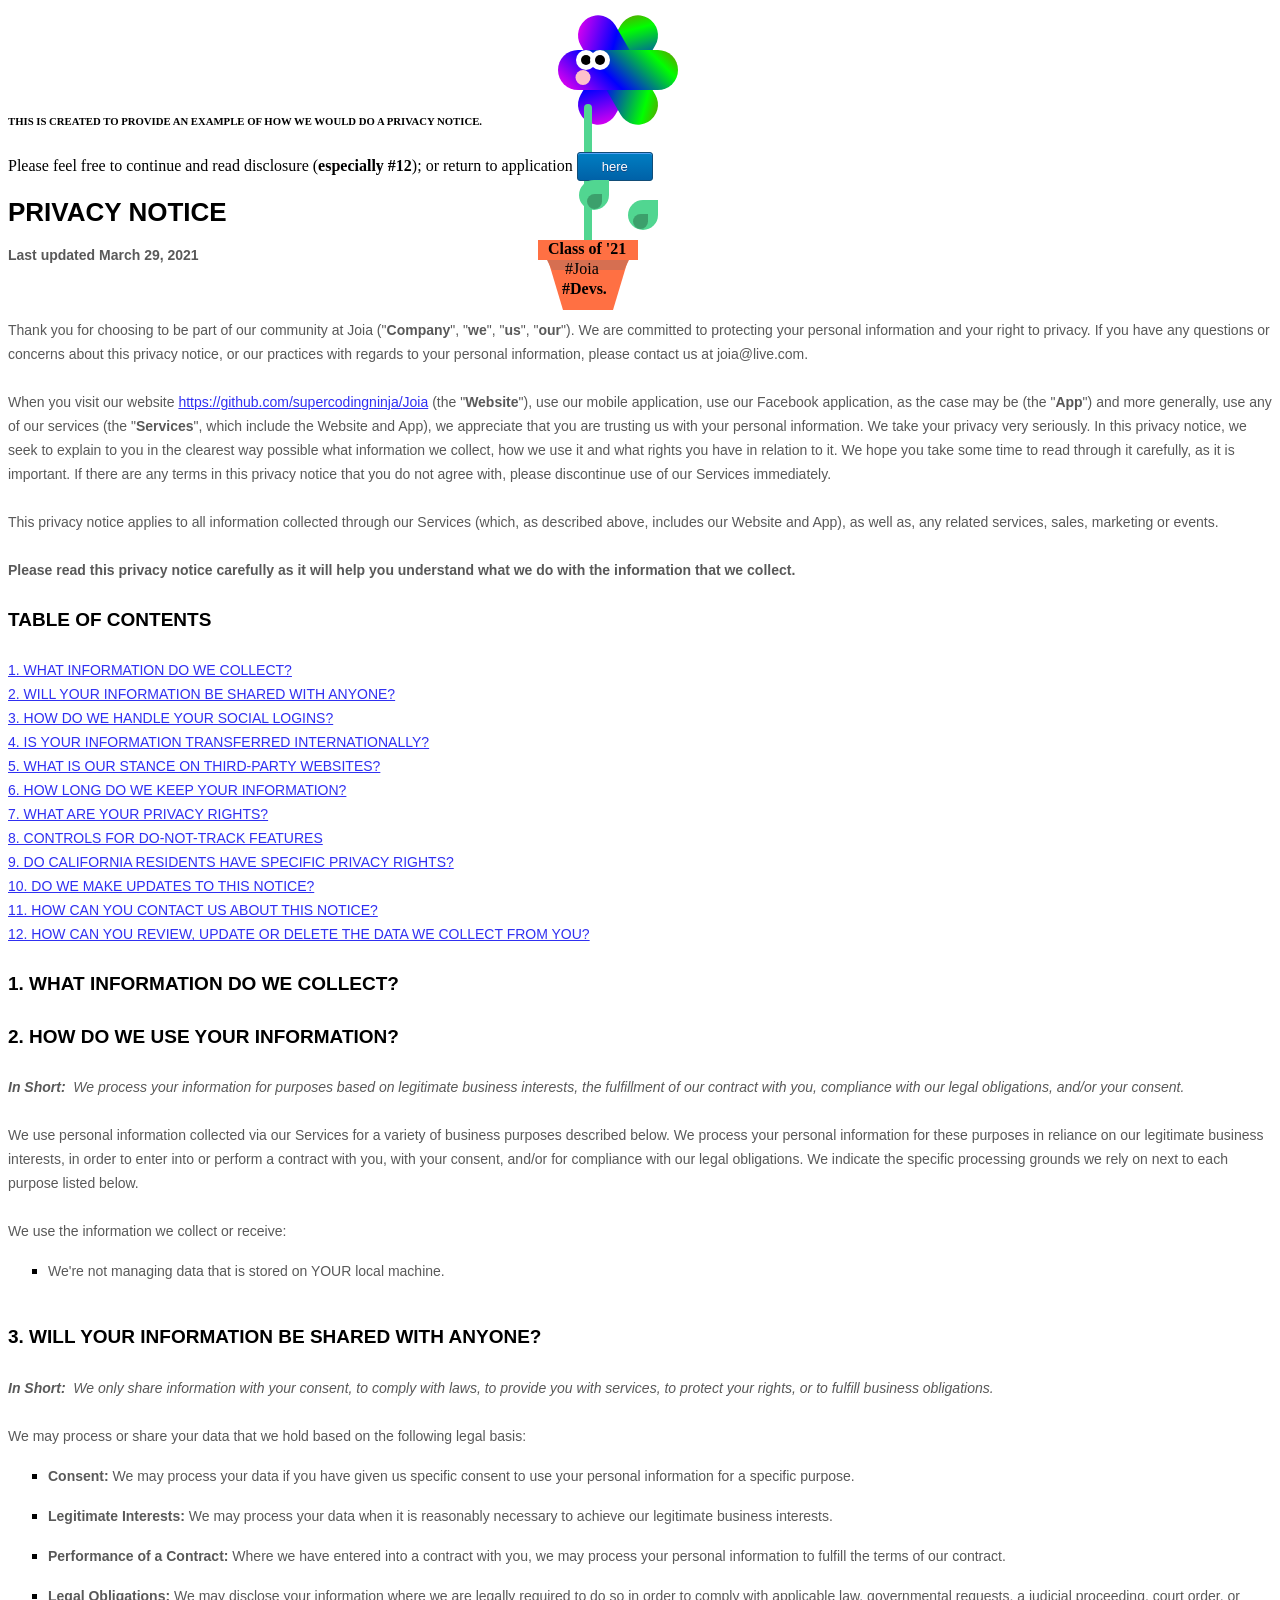
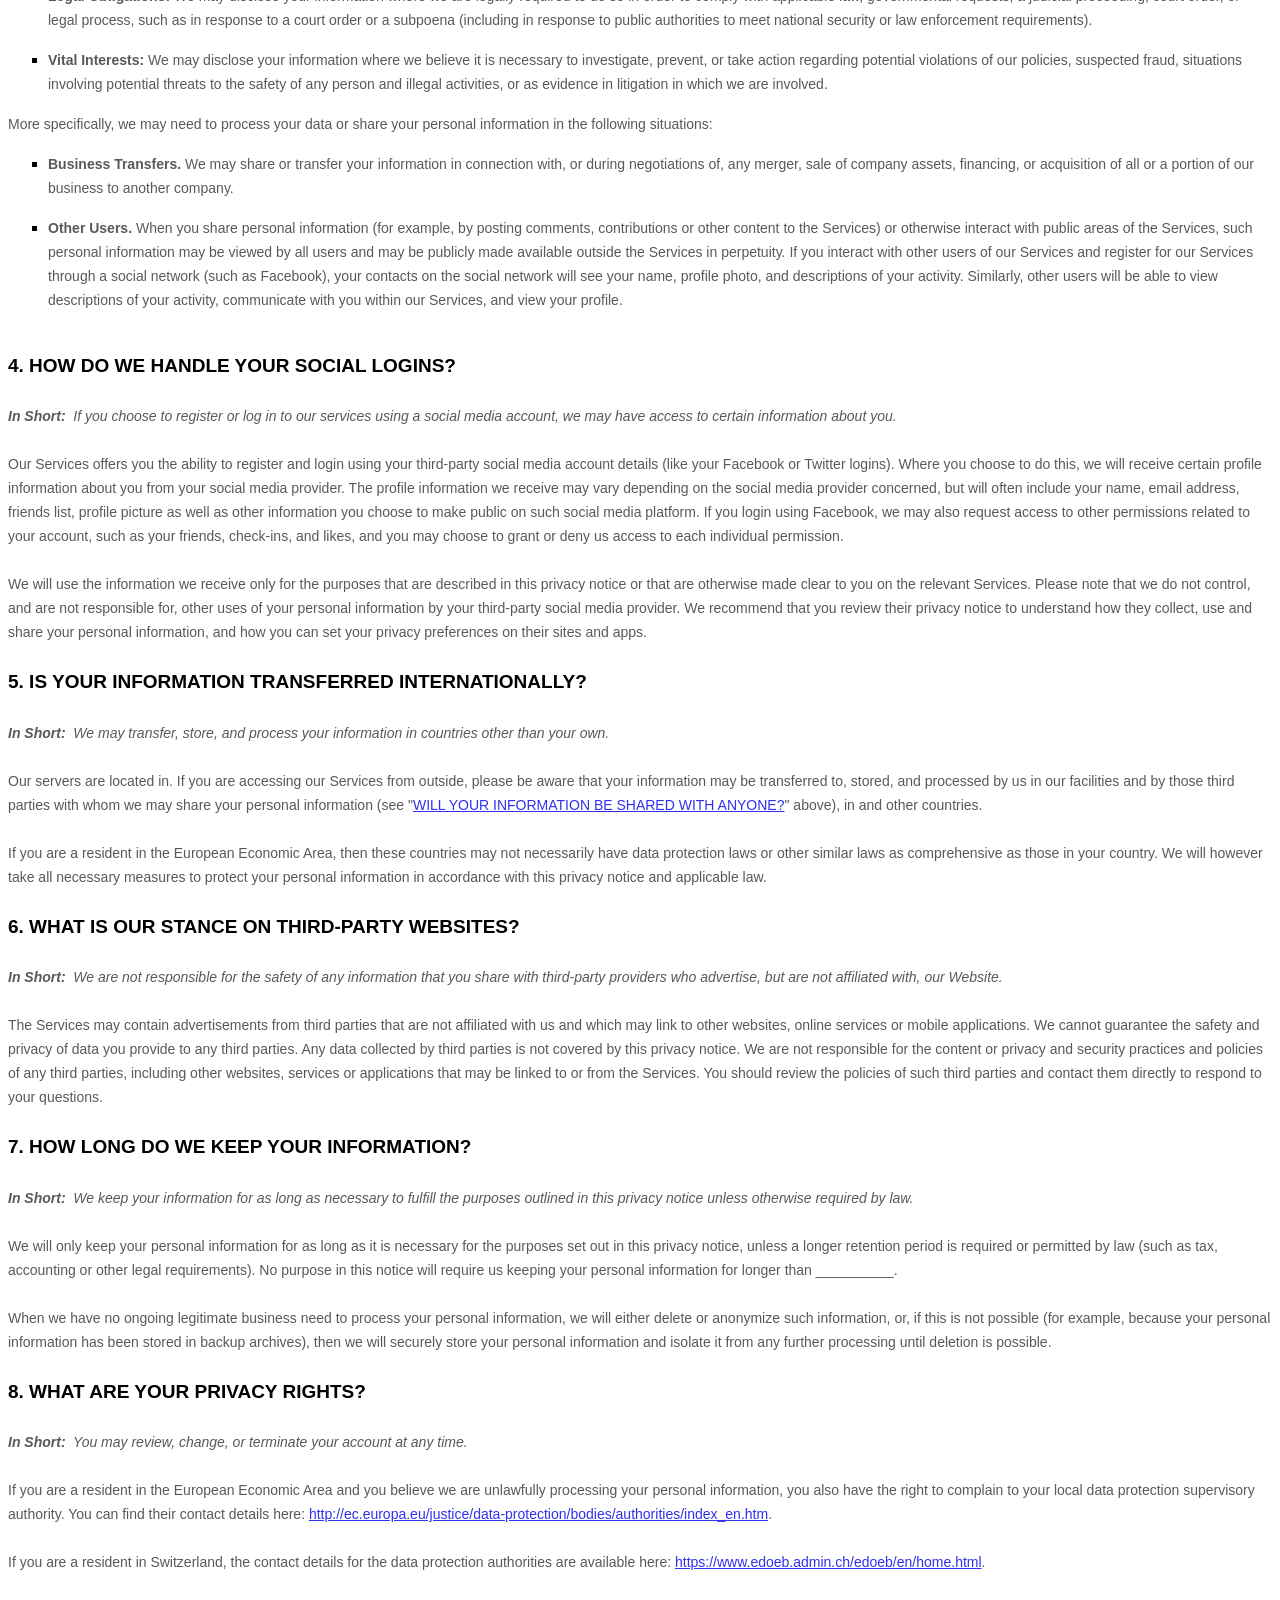
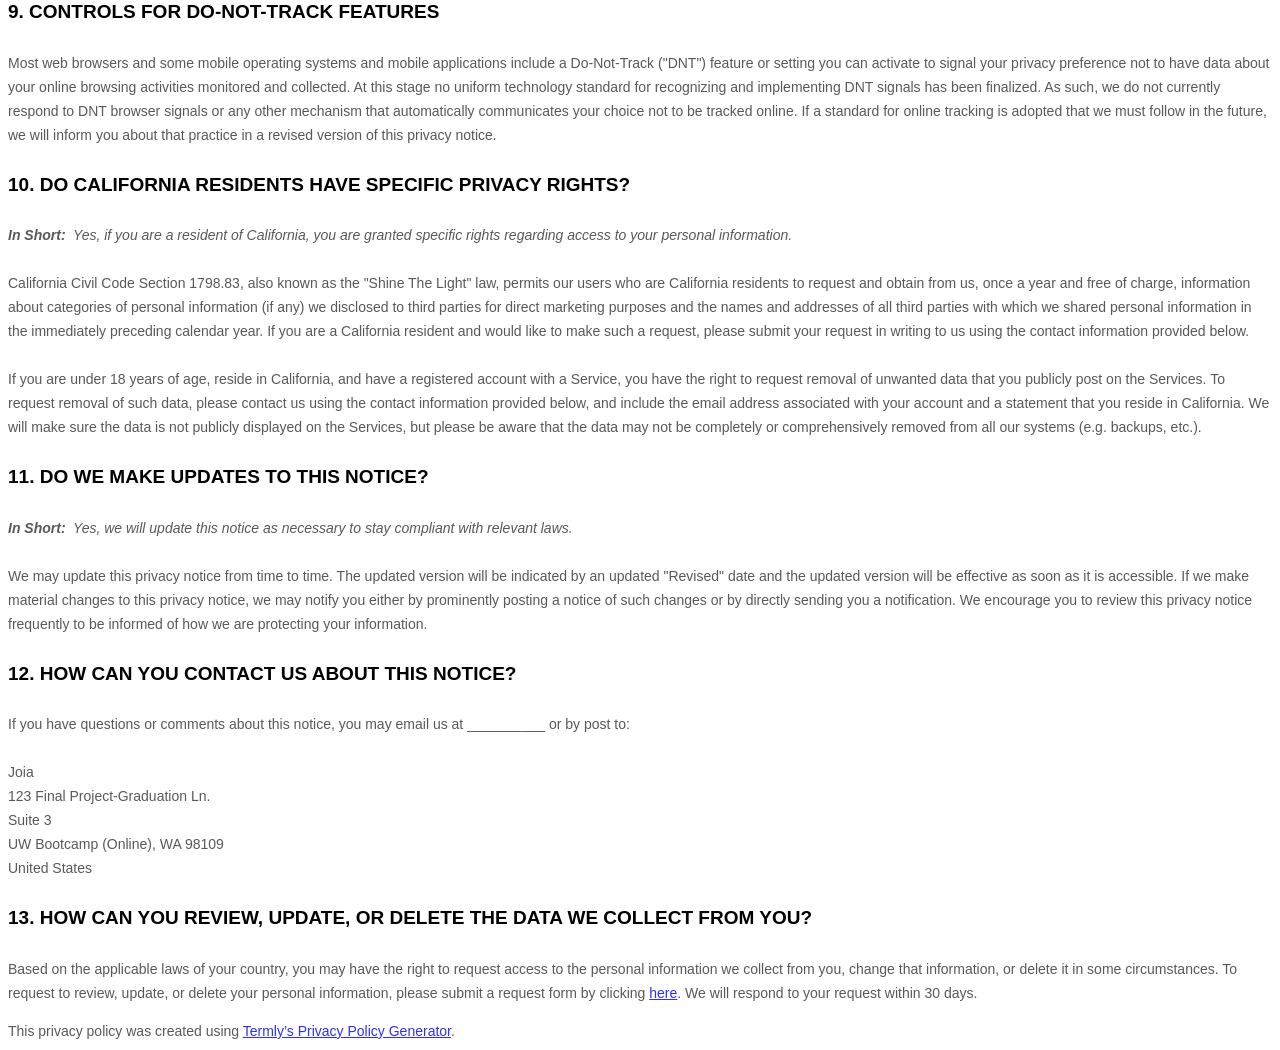
==== commit a972f597: "GitHub..." ====
--- a/index.html
+++ b/index.html
@@ -47,6 +47,7 @@
                                                 </div>
                                         </div>
                                         
+                                        
                                         <h6>THIS IS CREATED TO PROVIDE AN EXAMPLE OF HOW WE WOULD DO A PRIVACY NOTICE.</h6>
                                         Please feel free to continue and read disclosure (<b>especially #12</b>); or return to application&nbsp;<a href="#" class="myButton">here</a>
                                 </p>
@@ -90,6 +91,7 @@
                                   }
                           </style>
                           
+                          
                                 <div data-custom-class="body">
                                 <div><strong><span style="font-size: 26px;"><span data-custom-class="title">PRIVACY NOTICE</span></span></strong></div><div><br></div><div><span style="color: rgb(127, 127, 127);"><strong><span style="font-size: 15px;"><span data-custom-class="subtitle">Last updated <bdt class="question">March 29, 2021</bdt></span></span></strong></span></div><div><br></div><div><br></div><div><br></div><div style="line-height: 1.5;"><span style="color: rgb(127, 127, 127);"><span style="color: rgb(89, 89, 89); font-size: 15px;"><span data-custom-class="body_text">Thank you for choosing to be part of our community at <bdt class="question">Joia</bdt><span style="color: rgb(89, 89, 89);"><span data-custom-class="body_text"><bdt class="block-component"></bdt></span></span> ("<span style="color: rgb(89, 89, 89);"><span data-custom-class="body_text"><bdt class="block-component"></bdt></span></span><strong>Company</strong></span><span style="color: rgb(127, 127, 127);"><span style="color: rgb(89, 89, 89);"><span data-custom-class="body_text"><span style="color: rgb(89, 89, 89);"><span data-custom-class="body_text"><bdt class="statement-end-if-in-editor"><span data-custom-class="body_text"></span></bdt></span></span></span></span></span><span data-custom-class="body_text">", "<strong>we</strong>", "<strong>us</strong>", "<strong>our</strong>"). We are committed to protecting your personal information and your right to privacy. If you have any questions or concerns about this privacy notice, or our practices with regards to your personal information, please contact us at <bdt class="question">joia@live.com</bdt>.</span></span></span></div><div style="line-height: 1.5;"><span style="font-size: 15px;"><br></span></div><div style="line-height: 1.5;"><span style="font-size: 15px;"><span style="color: rgb(127, 127, 127);"><span data-custom-class="body_text">When you <span style="color: rgb(89, 89, 89);"><span data-custom-class="body_text"><bdt class="block-component"></bdt></span></span>visit our website <bdt class="question"><a href="https://github.com/supercodingninja/Joia" target="_blank" data-custom-class="link">https://github.com/supercodingninja/Joia</a></bdt> (the "<strong>Website</strong>"), <span style="color: rgb(89, 89, 89);"><span data-custom-class="body_text"><bdt class="statement-end-if-in-editor"></bdt><bdt class="block-component"></bdt><bdt class="forloop-component"></bdt><bdt class="block-component"></bdt></span></span>use our mobile application, <span style="color: rgb(89, 89, 89);"><span data-custom-class="body_text"><bdt class="statement-end-if-in-editor"></bdt><bdt class="block-component"></bdt><bdt class="forloop-component"></bdt><bdt class="block-component"></bdt><bdt class="block-component"></bdt></span></span>use our Facebook application, <span style="color: rgb(89, 89, 89);"><span data-custom-class="body_text"><bdt class="statement-end-if-in-editor"></bdt><bdt class="forloop-component"></bdt><bdt class="statement-end-if-in-editor"></bdt><bdt class="block-component"></bdt></span></span>as the case may be (the "<strong>App</strong>")<span style="color: rgb(89, 89, 89);"><span data-custom-class="body_text"><bdt class="statement-end-if-in-editor"></bdt></span></span> and more generally, use any of our services (the "<strong>Services</strong>", which include the </span><span style="color: rgb(89, 89, 89);"><span data-custom-class="body_text"><span style="color: rgb(89, 89, 89);"><span data-custom-class="body_text"><bdt class="block-component"><span data-custom-class="body_text"></span></bdt>Website<span style="color: rgb(89, 89, 89);"><span data-custom-class="body_text"><bdt class="statement-end-if-in-editor"></bdt></span></span><bdt class="block-component"></bdt> and <bdt class="statement-end-if-in-editor"></bdt></span></span></span><span data-custom-class="body_text"><span style="color: rgb(89, 89, 89);"><span data-custom-class="body_text"><bdt class="block-component"></bdt>App<bdt class="statement-end-if-in-editor"><span data-custom-class="body_text"></span></bdt></span></span></span></span><span data-custom-class="body_text">), we appreciate that you are trusting us with your personal information. We take your privacy very seriously. In this privacy notice, we seek to explain to you in the clearest way possible what information we collect, how we use it and what rights you have in relation to it. We hope you take some time to read through it carefully, as it is important. If there are any terms in this privacy notice that you do not agree with, please discontinue use of our Services immediately.</span></span></span></div><div style="line-height: 1.5;"><span style="font-size: 15px;"><br></span></div><div style="line-height: 1.5;"><span style="font-size: 15px;"><span style="color: rgb(127, 127, 127);"><span style="color: rgb(89, 89, 89);"><span data-custom-class="body_text">This privacy notice applies to all information collected through our Services (which, as described above, includes our </span><span style="color: rgb(89, 89, 89);"><span data-custom-class="body_text"><bdt class="block-component"><span data-custom-class="body_text"></span></bdt>Website<span style="color: rgb(89, 89, 89);"><span data-custom-class="body_text"><bdt class="statement-end-if-in-editor"></bdt></span></span><bdt class="block-component"></bdt> and <bdt class="statement-end-if-in-editor"><bdt class="block-component"></bdt></bdt></span><span data-custom-class="body_text">App<span style="color: rgb(89, 89, 89);"><span data-custom-class="body_text"><bdt class="statement-end-if-in-editor"><span data-custom-class="body_text"></span></bdt></span></span></span></span><span data-custom-class="body_text">), as well as, any related services, sales, marketing or events.</span></span></span></span></div><div style="line-height: 1.5;"><span style="font-size: 15px;"><br></span></div><div style="line-height: 1.5;"><span style="font-size: 15px;"><span style="color: rgb(127, 127, 127);"><span style="color: rgb(89, 89, 89);"><span data-custom-class="body_text"><strong>Please read this privacy notice carefully as it will help you understand what we do with the information that we collect.</strong></span></span></span></span></div><div style="line-height: 1.5;"><span style="font-size: 15px;"><br></span></div><div style="line-height: 1.5;"><span style="font-size: 15px;"><span style="color: rgb(127, 127, 127);"><span style="color: rgb(0, 0, 0);"><strong><span data-custom-class="heading_1">TABLE OF CONTENTS</span></strong></span></span></span></div><div style="line-height: 1.5;"><span style="font-size: 15px;"><br></span></div><div style="line-height: 1.5;"><span style="font-size: 15px;"><a data-custom-class="link" href="#infocollect"><span style="color: rgb(89, 89, 89);">1. WHAT INFORMATION DO WE COLLECT?</span></a><span style="color: rgb(127, 127, 127);"><span style="color: rgb(89, 89, 89);"><span data-custom-class="body_text"><span style="color: rgb(89, 89, 89);"><bdt class="block-component"></bdt></span></span></span></span></span></span></div><div style="line-height: 1.5;"><span style="font-size: 15px;"><span style="color: rgb(89, 89, 89);"><a data-custom-class="link" href="#infoshare">2. WILL YOUR INFORMATION BE SHARED WITH ANYONE?</a></span><span style="color: rgb(127, 127, 127);"><span style="color: rgb(89, 89, 89);"><span data-custom-class="body_text"><span style="color: rgb(89, 89, 89);"><bdt class="block-component"></bdt></span><bdt class="block-component"></bdt><span style="color: rgb(89, 89, 89);"><bdt class="block-component"></bdt><bdt class="block-component"></bdt></span></span></span></span></span></span></span></div><div style="line-height: 1.5;"><span style="font-size: 15px;"><a data-custom-class="link" href="#sociallogins"><span style="color: rgb(89, 89, 89);"><span style="color: rgb(89, 89, 89);"><span style="color: rgb(89, 89, 89);">3. HOW DO WE HANDLE YOUR SOCIAL LOGINS?</span></span></span></a><span style="color: rgb(127, 127, 127);"><span style="color: rgb(89, 89, 89);"><span data-custom-class="body_text"><span style="color: rgb(89, 89, 89);"><span style="color: rgb(89, 89, 89);"><span style="color: rgb(89, 89, 89);"><bdt class="statement-end-if-in-editor"></bdt></span></span><bdt class="block-component"></bdt></span></span></span></span></span></div><div style="line-height: 1.5;"><span style="font-size: 15px;"><a data-custom-class="link" href="#intltransfers"><span style="color: rgb(89, 89, 89);">4. IS YOUR INFORMATION TRANSFERRED INTERNATIONALLY?</span></a><span style="color: rgb(127, 127, 127);"><span style="color: rgb(89, 89, 89);"><span data-custom-class="body_text"><span style="color: rgb(89, 89, 89);"><bdt class="statement-end-if-in-editor"></bdt><bdt class="block-component"></bdt></span></span></span></span></span></div><div style="line-height: 1.5;"><span style="font-size: 15px;"><a data-custom-class="link" href="#3pwebsites"><span style="color: rgb(89, 89, 89);">5. WHAT IS OUR STANCE ON THIRD-PARTY WEBSITES?</span></a><span style="color: rgb(127, 127, 127);"><span style="color: rgb(89, 89, 89);"><span data-custom-class="body_text"><span style="color: rgb(89, 89, 89);"><bdt class="statement-end-if-in-editor"></bdt></span></span></span></span></span></div><div style="line-height: 1.5;"><span style="font-size: 15px;"><a data-custom-class="link" href="#inforetain"><span style="color: rgb(89, 89, 89);">6. HOW LONG DO WE KEEP YOUR INFORMATION?</span></a><span style="color: rgb(127, 127, 127);"><span style="color: rgb(89, 89, 89);"><span data-custom-class="body_text"><span style="color: rgb(89, 89, 89);"><span style="color: rgb(89, 89, 89);"><bdt class="block-component"></bdt><bdt class="block-component"></bdt></span></span></span></span></span></div><div style="line-height: 1.5;"><span style="font-size: 15px;"><span style="color: rgb(89, 89, 89);"><a data-custom-class="link" href="#privacyrights">7. WHAT ARE YOUR PRIVACY RIGHTS?</a></span></span></div><div style="line-height: 1.5;"><span style="font-size: 15px;"><a data-custom-class="link" href="#DNT"><span style="color: rgb(89, 89, 89);">8. CONTROLS FOR DO-NOT-TRACK FEATURES</span></a></span></div><div style="line-height: 1.5;"><span style="font-size: 15px;"><a data-custom-class="link" href="#caresidents"><span style="color: rgb(89, 89, 89);">9. DO CALIFORNIA RESIDENTS HAVE SPECIFIC PRIVACY RIGHTS?</span></a></span></div><div style="line-height: 1.5;"><span style="font-size: 15px;"><a data-custom-class="link" href="#policyupdates"><span style="color: rgb(89, 89, 89);">10. DO WE MAKE UPDATES TO THIS NOTICE?</span></a></span></div><div style="line-height: 1.5;"><a data-custom-class="link" href="#contact"><span style="color: rgb(89, 89, 89); font-size: 15px;">11. HOW CAN YOU CONTACT US ABOUT THIS NOTICE?</span></a></div><div style="line-height: 1.5;"><a data-custom-class="link" href="#request"><span style="color: rgb(89, 89, 89);">12. HOW CAN YOU REVIEW, UPDATE OR DELETE THE DATA WE COLLECT FROM YOU?</span></a></div><div style="line-height: 1.5;"><br></div><div id="infocollect" style="line-height: 1.5;"><span style="color: rgb(127, 127, 127);"><span style="color: rgb(89, 89, 89); font-size: 15px;"><span style="font-size: 15px; color: rgb(89, 89, 89);"><span style="font-size: 15px; color: rgb(89, 89, 89);"><span id="control" style="color: rgb(0, 0, 0);"><strong><span data-custom-class="heading_1">1. WHAT INFORMATION DO WE COLLECT?</span></strong><span data-custom-class="heading_1"><bdt class="block-component"><span data-custom-class="body_text"></bdt></bdt></span><bdt class="block-component"></bdt><span data-custom-class="body_text"><span style="font-size: 15px;"><bdt class="statement-end-if-in-editor"><bdt class="statement-end-if-in-editor"><span style="font-size: 15px;"><span data-custom-class="body_text"><span style="font-size: 15px;"><span data-custom-class="body_text"><bdt class="statement-end-if-in-editor"><bdt class="statement-end-if-in-editor"><bdt class="block-component"></bdt></bdt></span></span></span></span><span style="color: rgb(89, 89, 89); font-size: 15px;"><span data-custom-class="body_text"><span style="color: rgb(89, 89, 89); font-size: 15px;"><span data-custom-class="body_text"><bdt class="statement-end-if-in-editor"><bdt class="block-component"></bdt></bdt></span></span></span></span></bdt></span></span><bdt class="block-component"></bdt></span></span></span></span></span></span></div><div style="line-height: 1.5;"><br></div><div id="infouse" style="line-height: 1.5;"><span style="color: rgb(127, 127, 127);"><span style="color: rgb(89, 89, 89); font-size: 15px;"><span style="font-size: 15px; color: rgb(89, 89, 89);"><span style="font-size: 15px; color: rgb(89, 89, 89);"><span id="control" style="color: rgb(0, 0, 0);"><strong><span data-custom-class="heading_1">2. HOW DO WE USE YOUR INFORMATION?</span></strong></span></span></span></span></span></div><div><div style="line-height: 1.5;"><br></div><div style="line-height: 1.5;"><span style="color: rgb(127, 127, 127);"><span style="color: rgb(89, 89, 89); font-size: 15px;"><span data-custom-class="body_text"><span style="font-size: 15px; color: rgb(89, 89, 89);"><span style="font-size: 15px; color: rgb(89, 89, 89);"><span data-custom-class="body_text"><strong><em>In Short:  </em></strong><em>We process your information for purposes based on legitimate business interests, the fulfillment of our contract with you, compliance with our legal obligations, and/or your consent.</em></span></span></span></span></span></span></div></div><div style="line-height: 1.5;"><br></div><div style="line-height: 1.5;"><span style="font-size: 15px; color: rgb(89, 89, 89);"><span style="font-size: 15px; color: rgb(89, 89, 89);"><span data-custom-class="body_text">We use personal information collected via our <span style="font-size: 15px;"><span data-custom-class="body_text"><bdt class="block-component"></bdt><bdt class="block-component"></bdt>Services<bdt class="statement-end-if-in-editor"></bdt><bdt class="block-component"></bdt></span></span> for a variety of business purposes described below. We process your personal information for these purposes in reliance on our legitimate business interests, in order to enter into or perform a contract with you, with your consent, and/or for compliance with our legal obligations. We indicate the specific processing grounds we rely on next to each purpose listed below.<bdt class="block-component"></bdt></span></span></span></div><div style="line-height: 1.5;"><br></div><div style="line-height: 1.5;"><span style="font-size: 15px; color: rgb(89, 89, 89);"><span style="font-size: 15px; color: rgb(89, 89, 89);"><span data-custom-class="body_text">We use the information we collect or receive:<bdt class="block-component"></bdt></span></span></span></span></span></span></span></span></span></span></span></span></bdt></span></span></span></span></span></span></span></span></span></span></span></span></li></ul><div><span style="font-size: 15px; color: rgb(89, 89, 89);"><span style="font-size: 15px; color: rgb(89, 89, 89);"><span data-custom-class="body_text"><bdt class="block-component"></bdt></span></span></span></span></span></span></span></span></span></span></span></span></span></span></span></li></ul><div><span style="font-size: 15px; color: rgb(89, 89, 89);"><span style="font-size: 15px; color: rgb(89, 89, 89);"><span data-custom-class="body_text"><bdt class="block-component"></bdt></span></span></span></span></span></span></span></span></span></span></span></span></span></span></span></span></span></span></span></span></span></li></ul><div><span style="font-size: 15px; color: rgb(89, 89, 89);"><span style="font-size: 15px; color: rgb(89, 89, 89);"><span data-custom-class="body_text"><bdt class="block-component"></bdt></span></span></span></span></span></span></span></span></span></span></span></span></li></ul><div><span style="font-size: 15px; color: rgb(89, 89, 89);"><span style="font-size: 15px; color: rgb(89, 89, 89);"><span data-custom-class="body_text"><bdt class="block-component"></bdt></span></span></span></li></ul><div><bdt class="block-component"></bdt></span></span></span></span></span></span></li></ul><div><bdt class="block-component"></bdt></span></span></span></span></span></span></span></span></span></li></ul><div><bdt class="block-component"></bdt></span></span></span></span></span></span></span></span></span></strong></span></span></span></li></ul><div><bdt class="block-component"></bdt></span></span></span></span></span></span></span></span></span></span></span></li></ul><p style="font-size: 15px;"><bdt class="block-component"></bdt></span></span></span></span></span></span></span></span></span></span></span></li></ul><p style="font-size: 15px;"><bdt class="block-component"></bdt></span></span></span></span></span></span></span></span></span></span></span></li></ul><p style="font-size: 15px;"><bdt class="block-component"></bdt></span></span></span></span></span></span></span></span></span></span></span></li></ul><p style="font-size: 15px;"><bdt class="block-component"></bdt></span></span></span></span></span></span></span></span></span></span></span></li></ul><div><bdt class="block-component"><span style="font-size: 15px;"></bdt></span></span></span></span></span></span></span></span></span></span></span></span></li></ul><div><bdt class="block-component"><span style="font-size: 15px;"></bdt></span></span></span></li></ul><div><bdt class="block-component"><span style="font-size: 15px;"></bdt></span></span></span></li></ul><div><span style="font-size: 15px;"><bdt class="block-component"></bdt><bdt class="forloop-component"></bdt></span></div><ul><li style="line-height: 1.5;"><span style="font-size: 15px;"><bdt class="question"><span data-custom-class="body_text">We're not managing data that is stored on YOUR local machine.</span></bdt></span></li></ul><div><span style="font-size: 15px;"><bdt class="question"><span data-custom-class="body_text"><span style="font-size: 15px;"><bdt class="forloop-component"></bdt></span></span></bdt><bdt class="statement-end-if-in-editor"></bdt></span><bdt class="statement-end-if-in-editor"><span style="font-size: 15px;"></span></bdt></div><div style="line-height: 1.5;"><br></div><div id="infoshare" style="line-height: 1.5;"><span style="color: rgb(127, 127, 127);"><span style="color: rgb(89, 89, 89); font-size: 15px;"><span style="font-size: 15px; color: rgb(89, 89, 89);"><span style="font-size: 15px; color: rgb(89, 89, 89);"><span id="control" style="color: rgb(0, 0, 0);"><strong><span data-custom-class="heading_1">3. WILL YOUR INFORMATION BE SHARED WITH ANYONE?</span></strong></span></span></span></span></span></div><div style="line-height: 1.5;"><br></div><div style="line-height: 1.5;"><span style="font-size: 15px; color: rgb(89, 89, 89);"><span style="font-size: 15px; color: rgb(89, 89, 89);"><span data-custom-class="body_text"><strong><em>In Short:</em></strong><em>  We only share information with your consent, to comply with laws, to provide you with services, to protect your rights, or to fulfill business obligations.</em></span></span></span></div><div style="line-height: 1.5;"><br></div><div style="line-height: 1.5;"><span style="font-size: 15px; color: rgb(89, 89, 89);"><span style="font-size: 15px; color: rgb(89, 89, 89);"><span data-custom-class="body_text">We may process or share your data that we hold based on the following legal basis:<bdt class="block-component"></bdt></span></span></span></div><ul><li style="line-height: 1.5;"><span style="font-size: 15px; color: rgb(89, 89, 89);"><span style="font-size: 15px; color: rgb(89, 89, 89);"><span data-custom-class="body_text"><strong>Consent:</strong> We may process your data if you have given us specific consent to use your personal information for a specific purpose.<span style="font-size: 15px; color: rgb(89, 89, 89);"><span style="font-size: 15px; color: rgb(89, 89, 89);"><span data-custom-class="body_text"><bdt class="statement-end-if-in-editor"></bdt></span></span></span></span></span></span></li></ul><div><span style="font-size: 15px; color: rgb(89, 89, 89);"><span style="font-size: 15px; color: rgb(89, 89, 89);"><span data-custom-class="body_text"><span style="font-size: 15px; color: rgb(89, 89, 89);"><span style="font-size: 15px; color: rgb(89, 89, 89);"><span data-custom-class="body_text"><bdt class="statement-end-if-in-editor"><span style="font-size: 15px; color: rgb(89, 89, 89);"><span style="font-size: 15px; color: rgb(89, 89, 89);"><span data-custom-class="body_text"><bdt class="block-component"></bdt></span></span></span></bdt></span></span></span></span></span></span></div><ul><li style="line-height: 1.5;"><span style="font-size: 15px; color: rgb(89, 89, 89);"><span style="font-size: 15px; color: rgb(89, 89, 89);"><span data-custom-class="body_text"><strong>Legitimate Interests:</strong> We may process your data when it is reasonably necessary to achieve our legitimate business interests.<span style="font-size: 15px; color: rgb(89, 89, 89);"><span style="font-size: 15px; color: rgb(89, 89, 89);"><span data-custom-class="body_text"><span style="font-size: 15px; color: rgb(89, 89, 89);"><span style="font-size: 15px; color: rgb(89, 89, 89);"><span data-custom-class="body_text"><bdt class="statement-end-if-in-editor"></bdt></span></span></span></span></span></span></span></span></span></li></ul><div><span style="font-size: 15px; color: rgb(89, 89, 89);"><span style="font-size: 15px; color: rgb(89, 89, 89);"><span data-custom-class="body_text"><span style="font-size: 15px; color: rgb(89, 89, 89);"><span style="font-size: 15px; color: rgb(89, 89, 89);"><span data-custom-class="body_text"><bdt class="block-component"></bdt></span></span></span></span></span></span></div><ul><li style="line-height: 1.5;"><span style="font-size: 15px; color: rgb(89, 89, 89);"><span style="font-size: 15px; color: rgb(89, 89, 89);"><span data-custom-class="body_text"><strong>Performance of a Contract:</strong> Where we have entered into a contract with you, we may process your personal information to fulfill the terms of our contract.<span style="font-size: 15px; color: rgb(89, 89, 89);"><span style="font-size: 15px; color: rgb(89, 89, 89);"><span data-custom-class="body_text"><span style="font-size: 15px; color: rgb(89, 89, 89);"><span style="font-size: 15px; color: rgb(89, 89, 89);"><span data-custom-class="body_text"><bdt class="statement-end-if-in-editor"></bdt></span></span></span></span></span></span></span></span></span></li></ul><div><span style="font-size: 15px; color: rgb(89, 89, 89);"><span style="font-size: 15px; color: rgb(89, 89, 89);"><span data-custom-class="body_text"><span style="font-size: 15px; color: rgb(89, 89, 89);"><span style="font-size: 15px; color: rgb(89, 89, 89);"><span data-custom-class="body_text"><bdt class="block-component"></bdt></span></span></span></span></span></span></div><ul><li style="line-height: 1.5;"><span style="font-size: 15px; color: rgb(89, 89, 89);"><span style="font-size: 15px; color: rgb(89, 89, 89);"><span data-custom-class="body_text"><strong>Legal Obligations:</strong> We may disclose your information where we are legally required to do so in order to comply with applicable law, governmental requests, a judicial proceeding, court order, or legal process, such as in response to a court order or a subpoena (including in response to public authorities to meet national security or law enforcement requirements).<span style="font-size: 15px; color: rgb(89, 89, 89);"><span style="font-size: 15px; color: rgb(89, 89, 89);"><span data-custom-class="body_text"><span style="font-size: 15px; color: rgb(89, 89, 89);"><span style="font-size: 15px; color: rgb(89, 89, 89);"><span data-custom-class="body_text"><bdt class="statement-end-if-in-editor"></bdt></span></span></span></span></span></span></span></span></span></li></ul><div><span style="font-size: 15px; color: rgb(89, 89, 89);"><span style="font-size: 15px; color: rgb(89, 89, 89);"><span data-custom-class="body_text"><span style="font-size: 15px; color: rgb(89, 89, 89);"><span style="font-size: 15px; color: rgb(89, 89, 89);"><span data-custom-class="body_text"><bdt class="block-component"></bdt></span></span></span></span></span></span></div><ul><li style="line-height: 1.5;"><span style="font-size: 15px; color: rgb(89, 89, 89);"><span style="font-size: 15px; color: rgb(89, 89, 89);"><span data-custom-class="body_text"><strong>Vital Interests:</strong> We may disclose your information where we believe it is necessary to investigate, prevent, or take action regarding potential violations of our policies, suspected fraud, situations involving potential threats to the safety of any person and illegal activities, or as evidence in litigation in which we are involved.<span style="font-size: 15px; color: rgb(89, 89, 89);"><span style="font-size: 15px; color: rgb(89, 89, 89);"><span data-custom-class="body_text"><span style="font-size: 15px; color: rgb(89, 89, 89);"><span style="font-size: 15px; color: rgb(89, 89, 89);"><span data-custom-class="body_text"><bdt class="statement-end-if-in-editor"></bdt></span></span></span></span></span></span></span></span></span></li></ul><div style="line-height: 1.5;"><span style="font-size: 15px; color: rgb(89, 89, 89);"><span style="font-size: 15px; color: rgb(89, 89, 89);"><span data-custom-class="body_text">More specifically, we may need to process your data or share your personal information in the following situations:</span></span></span></div><ul><li style="line-height: 1.5;"><span style="font-size: 15px; color: rgb(89, 89, 89);"><span style="font-size: 15px; color: rgb(89, 89, 89);"><span data-custom-class="body_text"><strong>Business Transfers.</strong> We may share or transfer your information in connection with, or during negotiations of, any merger, sale of company assets, financing, or acquisition of all or a portion of our business to another company.</span></span></span></li></ul><div><span style="font-size: 15px;"><span style="color: rgb(89, 89, 89);"><span data-custom-class="body_text"><bdt class="block-component"></bdt></span></span></span></span></span></span></span></span></li></ul><div><span style="font-size: 15px;"><span style="color: rgb(89, 89, 89);"><span data-custom-class="body_text"><bdt class="block-component"></bdt></span></span></span></span></span></bdt></span></span></span></span></span></span></span></span></li></ul><div><span style="font-size: 15px;"><span style="color: rgb(89, 89, 89);"><span style="font-size: 15px;"><span style="color: rgb(89, 89, 89);"><span data-custom-class="body_text"><bdt class="block-component"></bdt></span></span></span></span></span></span></span></span></li></ul><div><span style="font-size: 15px;"><span style="color: rgb(89, 89, 89);"><span data-custom-class="body_text"><bdt class="block-component"></bdt></span></span></span></span></span></li></ul><div><span style="font-size: 15px;"><span style="color: rgb(89, 89, 89);"><span data-custom-class="body_text"><bdt class="block-component"></bdt></span></span></span></div><ul><li style="line-height: 1.5;"><span style="font-size: 15px; color: rgb(89, 89, 89);"><span style="font-size: 15px; color: rgb(89, 89, 89);"><span data-custom-class="body_text"><strong>Other Users. </strong>When you share personal information <span style="font-size: 15px;"><span style="color: rgb(89, 89, 89);"><span data-custom-class="body_text"><bdt class="block-component"></bdt></span></span></span>(for example, by posting comments, contributions or other content to the <span style="font-size: 15px;"><span style="color: rgb(89, 89, 89);"><span data-custom-class="body_text"><span style="font-size: 15px;"><span style="color: rgb(89, 89, 89);"><span data-custom-class="body_text"><bdt class="block-component"></bdt><bdt class="block-component"></bdt>Services<bdt class="statement-end-if-in-editor"></bdt><bdt class="block-component"></bdt></span></span></span></span></span></span>) <span style="font-size: 15px;"><span style="color: rgb(89, 89, 89);"><span data-custom-class="body_text"><bdt class="statement-end-if-in-editor"></bdt></span></span></span>or otherwise interact with public areas of the <span style="font-size: 15px;"><span style="color: rgb(89, 89, 89);"><span data-custom-class="body_text"><span style="font-size: 15px;"><span style="color: rgb(89, 89, 89);"><span data-custom-class="body_text"><bdt class="block-component"></bdt><bdt class="block-component"></bdt>Services<bdt class="statement-end-if-in-editor"></bdt><bdt class="block-component"></bdt></span></span></span></span></span></span>, such personal information may be viewed by all users and may be publicly made available outside the <span style="font-size: 15px;"><span style="color: rgb(89, 89, 89);"><span data-custom-class="body_text"><span style="font-size: 15px;"><span style="color: rgb(89, 89, 89);"><span data-custom-class="body_text"><bdt class="block-component"></bdt><bdt class="block-component"></bdt>Services<bdt class="statement-end-if-in-editor"></bdt><bdt class="block-component"></bdt></span></span></span></span></span></span> in perpetuity. <span style="font-size: 15px;"><span style="color: rgb(89, 89, 89);"><span data-custom-class="body_text"><bdt class="block-component"></bdt></span></span></span>If you interact with other users of our <span style="font-size: 15px;"><span style="color: rgb(89, 89, 89);"><span data-custom-class="body_text"><span style="font-size: 15px;"><span style="color: rgb(89, 89, 89);"><span data-custom-class="body_text"><bdt class="block-component"></bdt><bdt class="block-component"></bdt>Services<bdt class="statement-end-if-in-editor"></bdt><bdt class="block-component"></bdt></span></span></span></span></span></span> and register for our <span style="font-size: 15px;"><span style="color: rgb(89, 89, 89);"><span data-custom-class="body_text"><span style="font-size: 15px;"><span style="color: rgb(89, 89, 89);"><span data-custom-class="body_text"><bdt class="block-component"></bdt><bdt class="block-component"></bdt>Services<bdt class="statement-end-if-in-editor"></bdt><bdt class="block-component"></bdt></span></span></span></span></span></span> through a social network (such as Facebook), your contacts on the social network will see your name, profile photo, and descriptions of your activity. <span style="font-size: 15px;"><span style="color: rgb(89, 89, 89);"><span data-custom-class="body_text"><bdt class="statement-end-if-in-editor"></bdt></span></span></span>Similarly, other users will be able to view descriptions of your activity, communicate with you within our <span style="font-size: 15px;"><span style="color: rgb(89, 89, 89);"><span data-custom-class="body_text"><span style="font-size: 15px;"><span style="color: rgb(89, 89, 89);"><span data-custom-class="body_text"><bdt class="block-component"></bdt><bdt class="block-component"></bdt>Services<bdt class="statement-end-if-in-editor"></bdt><bdt class="block-component"></bdt></span></span></span></span></span></span>, and view your profile.<span style="font-size: 15px;"><span style="color: rgb(89, 89, 89);"><span data-custom-class="body_text"><span style="font-size: 15px;"><span style="color: rgb(89, 89, 89);"><bdt class="statement-end-if-in-editor"></bdt></span></span></span></span></span></span></span></span></li></ul><div><span style="font-size: 15px;"><span style="color: rgb(89, 89, 89);"><span style="font-size: 15px;"><span data-custom-class="body_text"><bdt class="block-component"></bdt></span><span style="color: rgb(89, 89, 89);"><bdt class="block-component"><span data-custom-class="body_text"></bdt></span></span></span></span></span></span></span><span data-custom-class="body_text"><span style="font-size: 15px;"><span style="color: rgb(89, 89, 89);"><span data-custom-class="body_text"><span style="font-size: 15px;"><span style="color: rgb(89, 89, 89);"><span data-custom-class="body_text"><bdt class="statement-end-if-in-editor"></bdt></span></span></span></span></span></span></span></span></span></span></span></span></li></ul><div style="line-height: 1.5;"><span style="color: rgb(89, 89, 89);"><bdt class="block-component"></bdt></span></div><div><span style="color: rgb(89, 89, 89); font-size: 15px;"><span style="font-size: 15px;"><span style="color: rgb(89, 89, 89);"><span style="font-size: 15px;"><span style="color: rgb(89, 89, 89);"><bdt class="block-component"><span data-custom-class="heading_1"></bdt></span><span data-custom-class="body_text"><bdt class="block-component"></bdt><bdt class="block-component"></bdt></span></span></span></span></span></span></span></span></span></span></span></div><div style="line-height: 1.5;"><br></div><div id="sociallogins" style="line-height: 1.5;"><span style="color: rgb(127, 127, 127);"><span style="color: rgb(89, 89, 89); font-size: 15px;"><span style="font-size: 15px; color: rgb(89, 89, 89);"><span style="font-size: 15px; color: rgb(89, 89, 89);"><span id="control" style="color: rgb(0, 0, 0);"><strong><span data-custom-class="heading_1">4. HOW DO WE HANDLE YOUR SOCIAL LOGINS?</span></strong> </span> </span> </span> </span> </span></div><div style="line-height: 1.5;"><br></div><div style="line-height: 1.5;"><span style="font-size: 15px; color: rgb(89, 89, 89);"><span style="font-size: 15px; color: rgb(89, 89, 89);"><span data-custom-class="body_text"><strong><em>In Short:  </em></strong><em>If you choose to register or log in to our services using a social media account, we may have access to certain information about you.</em></span></span></span></div><div style="line-height: 1.5;"><br></div><div style="line-height: 1.5;"><span style="font-size: 15px; color: rgb(89, 89, 89);"><span style="font-size: 15px; color: rgb(89, 89, 89);"><span data-custom-class="body_text">Our <span style="font-size: 15px;"><span style="color: rgb(89, 89, 89);"><span data-custom-class="body_text"><span style="font-size: 15px;"><span style="color: rgb(89, 89, 89);"><span data-custom-class="body_text"><span style="font-size: 15px;"><span style="color: rgb(89, 89, 89);"><span data-custom-class="body_text"><bdt class="block-component"></bdt><bdt class="block-component"></bdt>Services<bdt class="statement-end-if-in-editor"></bdt><bdt class="block-component"></bdt></span></span></span></span></span></span></span></span></span> offers you the ability to register and login using your third-party social media account details (like your Facebook or Twitter logins). Where you choose to do this, we will receive certain profile information about you from your social media provider. The profile information we receive may vary depending on the social media provider concerned, but will often include your name, email address, friends list, profile picture as well as other information you choose to make public on such social media platform. <span style="font-size: 15px;"><span style="color: rgb(89, 89, 89);"><span data-custom-class="body_text"><bdt class="block-component"></bdt><bdt class="forloop-component"></bdt><bdt class="block-component"></bdt><bdt class="forloop-component"></bdt><bdt class="block-component"></bdt></span></span></span>If you login using Facebook, we may also request access to other permissions related to your account, such as your friends, check-ins, and likes, and you may choose to grant or deny us access to each individual permission.<span style="font-size: 15px;"><span style="color: rgb(89, 89, 89);"><span style="font-size: 15px;"><span style="color: rgb(89, 89, 89);"><span data-custom-class="body_text"><span style="font-size: 15px;"><span style="color: rgb(89, 89, 89);"><bdt class="statement-end-if-in-editor"></bdt><bdt class="forloop-component"></bdt></span></span></span><bdt class="statement-end-if-in-editor"><span data-custom-class="body_text"></span></bdt></span></span></span></span></span></span></span></div><div style="line-height: 1.5;"><br></div><div style="line-height: 1.5;"><span style="font-size: 15px; color: rgb(89, 89, 89);"><span style="font-size: 15px; color: rgb(89, 89, 89);"><span data-custom-class="body_text">We will use the information we receive only for the purposes that are described in this privacy notice or that are otherwise made clear to you on the relevant <span style="color: rgb(89, 89, 89); font-size: 15px;"><span data-custom-class="body_text"><span style="font-size: 15px;"><span style="color: rgb(89, 89, 89);"><span data-custom-class="body_text"><span style="font-size: 15px;"><span style="color: rgb(89, 89, 89);"><span data-custom-class="body_text"><bdt class="block-component"></bdt><bdt class="block-component"></bdt>Services<bdt class="statement-end-if-in-editor"></bdt><bdt class="block-component"></bdt></span></span></span></span></span></span></span></span>. Please note that we do not control, and are not responsible for, other uses of your personal information by your third-party social media provider. We recommend that you review their privacy notice to understand how they collect, use and share your personal information, and how you can set your privacy preferences on their sites and apps.<span style="color: rgb(89, 89, 89); font-size: 15px;"><span style="color: rgb(89, 89, 89); font-size: 15px;"><span style="color: rgb(89, 89, 89); font-size: 15px;"><span style="color: rgb(89, 89, 89); font-size: 15px;"><span style="font-size: 15px;"><span style="color: rgb(89, 89, 89);"><span style="font-size: 15px;"><span style="color: rgb(89, 89, 89);"><span data-custom-class="body_text"><bdt class="statement-end-if-in-editor"></bdt></span><bdt class="block-component"><span data-custom-class="body_text"><bdt class="block-component"></bdt></span></bdt></span></span></span></span></span></span></span></span></span></span></span></div><div style="line-height: 1.5;"><br></div><div id="intltransfers" style="line-height: 1.5;"><span style="color: rgb(127, 127, 127);"><span style="color: rgb(89, 89, 89); font-size: 15px;"><span style="font-size: 15px; color: rgb(89, 89, 89);"><span style="font-size: 15px; color: rgb(89, 89, 89);"><span id="control" style="color: rgb(0, 0, 0);"><strong><span data-custom-class="heading_1">5. IS YOUR INFORMATION TRANSFERRED INTERNATIONALLY?</span></strong> </span> </span> </span> </span> </span></div><div style="line-height: 1.5;"><br></div><div style="line-height: 1.5;"><span style="font-size: 15px; color: rgb(89, 89, 89);"><span style="font-size: 15px; color: rgb(89, 89, 89);"><span data-custom-class="body_text"><strong><em>In Short:  </em></strong><em>We may transfer, store, and process your information in countries other than your own.</em></span></span></span></div><div style="line-height: 1.5;"><br></div><div style="line-height: 1.5;"><span style="font-size: 15px; color: rgb(89, 89, 89);"><span style="font-size: 15px; color: rgb(89, 89, 89);"><span data-custom-class="body_text">Our servers are located in<span style="font-size: 15px;"><span style="color: rgb(89, 89, 89);"><span data-custom-class="body_text"><bdt class="forloop-component"></bdt></span></span></span>. If you are accessing our <span style="font-size: 15px;"><span style="color: rgb(89, 89, 89);"><span data-custom-class="body_text"><span style="color: rgb(89, 89, 89); font-size: 15px;"><span data-custom-class="body_text"><span style="font-size: 15px;"><span style="color: rgb(89, 89, 89);"><span data-custom-class="body_text"><span style="font-size: 15px;"><span style="color: rgb(89, 89, 89);"><span data-custom-class="body_text"><bdt class="block-component"></bdt><bdt class="block-component"></bdt>Services<bdt class="statement-end-if-in-editor"></bdt><bdt class="block-component"></bdt></span></span></span></span></span></span></span></span></span></span></span> from outside<span style="font-size: 15px;"><span style="color: rgb(89, 89, 89);"><span data-custom-class="body_text"><bdt class="forloop-component"></bdt></span></span></span>, please be aware that your information may be transferred to, stored, and processed by us in our facilities and by those third parties with whom we may share your personal information (see "<a data-custom-class="link" href="#infoshare"><span style="font-size: 15px;"><span style="color: rgb(89, 89, 89);">WILL YOUR INFORMATION BE SHARED WITH ANYONE?</span></span></a>" above), in <span style="font-size: 15px;"><span style="color: rgb(89, 89, 89);"><span data-custom-class="body_text"><bdt class="forloop-component"></bdt></span></span></span> and other countries.</span></span></span></div><div style="line-height: 1.5;"><br></div><div style="line-height: 1.5;"><span style="font-size: 15px; color: rgb(89, 89, 89);"><span style="font-size: 15px; color: rgb(89, 89, 89);"><span data-custom-class="body_text">If you are a resident in the European Economic Area, then these countries may not necessarily have data protection laws or other similar laws as comprehensive as those in your country. We will however take all necessary measures to protect your personal information in accordance with this privacy notice and applicable law.<span style="font-size: 15px;"><span style="color: rgb(89, 89, 89);"><span data-custom-class="body_text"><bdt class="block-component"></bdt></span></span></span></span></span></span></span></span></span><span style="font-size: 15px;"><span style="color: rgb(89, 89, 89);"><span data-custom-class="body_text"><bdt class="block-component"></bdt></span></span></span></span></span></span></span><span style="font-size: 15px; color: rgb(89, 89, 89);"><span style="font-size: 15px; color: rgb(89, 89, 89);"><span data-custom-class="body_text"><span style="font-size: 15px;"><span style="color: rgb(89, 89, 89);"><span data-custom-class="body_text"><bdt class="block-component"></bdt></span></span></span></span></span><span style="font-size: 15px; color: rgb(89, 89, 89);"><span style="font-size: 15px; color: rgb(89, 89, 89);"><span data-custom-class="body_text"><span style="color: rgb(89, 89, 89); font-size: 15px;"><span style="color: rgb(89, 89, 89); font-size: 15px;"><span style="color: rgb(89, 89, 89); font-size: 15px;"><span style="color: rgb(89, 89, 89); font-size: 15px;"><span style="color: rgb(89, 89, 89); font-size: 15px;"><span style="font-size: 15px;"><span style="color: rgb(89, 89, 89);"><span style="font-size: 15px;"><span style="color: rgb(89, 89, 89);"><span data-custom-class="body_text"><bdt class="statement-end-if-in-editor"><span style="color: rgb(89, 89, 89); font-size: 15px;"><span style="color: rgb(89, 89, 89); font-size: 15px;"><span style="color: rgb(89, 89, 89); font-size: 15px;"><span style="color: rgb(89, 89, 89); font-size: 15px;"><span style="color: rgb(89, 89, 89); font-size: 15px;"><span style="font-size: 15px;"><span style="color: rgb(89, 89, 89);"><span style="font-size: 15px;"><span style="color: rgb(89, 89, 89);"><span data-custom-class="body_text"><bdt class="block-component"></bdt></span></span></span></span></span></span></span></span></span></span></bdt></span></span></span></span></span></span></span></span></span></span></span></span></span></div><div style="line-height: 1.5;"><span style="font-size: 15px; color: rgb(89, 89, 89);"><span style="font-size: 15px; color: rgb(89, 89, 89);"> </span></span></div><div><span id="3pwebsites" style="color: rgb(127, 127, 127);"><span style="color: rgb(89, 89, 89); font-size: 15px;"><span style="font-size: 15px; color: rgb(89, 89, 89);"><span style="font-size: 15px; color: rgb(89, 89, 89);"><span id="control" style="color: rgb(0, 0, 0);"><strong><span data-custom-class="heading_1">6. WHAT IS OUR STANCE ON THIRD-PARTY WEBSITES?</span></strong></span></span></span></span></span></div><div style="line-height: 1.5;"><br></div><div><span style="font-size: 15px; color: rgb(89, 89, 89);"><span style="font-size: 15px; color: rgb(89, 89, 89);"><span data-custom-class="body_text"><strong><em>In Short: </em></strong><em> We are not responsible for the safety of any information that you share with third-party providers who advertise, but are not affiliated with, our Website.</em></span></span></span></div><div style="line-height: 1.5;"><br></div><div style="line-height: 1.5;"><span style="font-size: 15px; color: rgb(89, 89, 89);"><span style="font-size: 15px; color: rgb(89, 89, 89);"><span data-custom-class="body_text">The <span style="color: rgb(89, 89, 89); font-size: 15px;"><span data-custom-class="body_text"><span style="font-size: 15px;"><span style="color: rgb(89, 89, 89);"><span data-custom-class="body_text"><span style="font-size: 15px;"><span style="color: rgb(89, 89, 89);"><span data-custom-class="body_text"><bdt class="block-component"></bdt><bdt class="block-component"></bdt>Services<bdt class="statement-end-if-in-editor"></bdt><bdt class="block-component"></bdt></span></span></span></span></span></span></span></span> may contain advertisements from third parties that are not affiliated with us and which may link to other websites, online services or mobile applications. We cannot guarantee the safety and privacy of data you provide to any third parties. Any data collected by third parties is not covered by this privacy notice. We are not responsible for the content or privacy and security practices and policies of any third parties, including other websites, services or applications that may be linked to or from the <span style="color: rgb(89, 89, 89); font-size: 15px;"><span data-custom-class="body_text"><span style="font-size: 15px;"><span style="color: rgb(89, 89, 89);"><span data-custom-class="body_text"><span style="font-size: 15px;"><span style="color: rgb(89, 89, 89);"><span data-custom-class="body_text"><bdt class="block-component"></bdt><bdt class="block-component"></bdt>Services<bdt class="statement-end-if-in-editor"></bdt><bdt class="block-component"></bdt></span></span></span></span></span></span></span></span>. You should review the policies of such third parties and contact them directly to respond to your questions.<span style="color: rgb(89, 89, 89); font-size: 15px;"><span style="color: rgb(89, 89, 89); font-size: 15px;"><span style="color: rgb(89, 89, 89); font-size: 15px;"><span style="color: rgb(89, 89, 89); font-size: 15px;"><span style="color: rgb(89, 89, 89); font-size: 15px;"><span style="color: rgb(89, 89, 89);"><span style="color: rgb(89, 89, 89);"><span style="color: rgb(89, 89, 89);"><bdt class="statement-end-if-in-editor"><span data-custom-class="body_text"></span></bdt></span></span></span></span></span></span></span></span></span></span></span></div><div style="line-height: 1.5;"><br></div><div id="inforetain" style="line-height: 1.5;"><span style="color: rgb(127, 127, 127);"><span style="color: rgb(89, 89, 89); font-size: 15px;"><span style="font-size: 15px; color: rgb(89, 89, 89);"><span style="font-size: 15px; color: rgb(89, 89, 89);"><span id="control" style="color: rgb(0, 0, 0);"><strong><span data-custom-class="heading_1">7. HOW LONG DO WE KEEP YOUR INFORMATION?</span></strong></span></span></span></span></span></div><div style="line-height: 1.5;"><br></div><div style="line-height: 1.5;"><span style="font-size: 15px; color: rgb(89, 89, 89);"><span style="font-size: 15px; color: rgb(89, 89, 89);"><span data-custom-class="body_text"><strong><em>In Short: </em></strong><em> We keep your information for as long as necessary to fulfill the purposes outlined in this privacy notice unless otherwise required by law.</em></span></span></span></div><div style="line-height: 1.5;"><br></div><div style="line-height: 1.5;"><span style="font-size: 15px; color: rgb(89, 89, 89);"><span style="font-size: 15px; color: rgb(89, 89, 89);"><span data-custom-class="body_text">We will only keep your personal information for as long as it is necessary for the purposes set out in this privacy notice, unless a longer retention period is required or permitted by law (such as tax, accounting or other legal requirements). No purpose in this notice will require us keeping your personal information for longer than <span style="font-size: 15px;"><span style="color: rgb(89, 89, 89);"><span data-custom-class="body_text"><bdt class="block-component"></bdt><bdt class="question">__________</bdt><bdt class="statement-end-if-in-editor"></bdt></span></span></span>.</span></span></span></div><div style="line-height: 1.5;"><br></div><div style="line-height: 1.5;"><span style="font-size: 15px; color: rgb(89, 89, 89);"><span style="font-size: 15px; color: rgb(89, 89, 89);"><span data-custom-class="body_text">When we have no ongoing legitimate business need to process your personal information, we will either delete or anonymize such information, or, if this is not possible (for example, because your personal information has been stored in backup archives), then we will securely store your personal information and isolate it from any further processing until deletion is possible.<span style="color: rgb(89, 89, 89);"><bdt class="block-component"></bdt></span><span style="color: rgb(89, 89, 89); font-size: 15px;"><span data-custom-class="body_text"><bdt class="block-component"></bdt></span></span></span></span></span></span></div><div style="line-height: 1.5;"><br></div><div id="privacyrights" style="line-height: 1.5;"><span style="color: rgb(127, 127, 127);"><span style="color: rgb(89, 89, 89); font-size: 15px;"><span style="font-size: 15px; color: rgb(89, 89, 89);"><span style="font-size: 15px; color: rgb(89, 89, 89);"><span id="control" style="color: rgb(0, 0, 0);"><strong><span data-custom-class="heading_1">8. WHAT ARE YOUR PRIVACY RIGHTS?</span></strong></span></span></span></span></span></div><div style="line-height: 1.5;"><br></div><div style="line-height: 1.5;"><span style="font-size: 15px; color: rgb(89, 89, 89);"><span style="font-size: 15px; color: rgb(89, 89, 89);"><span data-custom-class="body_text"><strong><em>In Short:</em></strong><em>  <span style="color: rgb(89, 89, 89);"><span style="font-size: 15px;"><span data-custom-class="body_text"><em><bdt class="block-component"></bdt></em></span></span></span>You may review, change, or terminate your account at any time.</em><span style="color: rgb(89, 89, 89);"><span style="font-size: 15px;"><bdt class="block-component"></bdt></span></span></span></span></span></span></span></span></div><div style="line-height: 1.5;"><span style="font-size: 15px; color: rgb(89, 89, 89);"> </span></div><div style="line-height: 1.5;"><span style="font-size: 15px; color: rgb(89, 89, 89);"><span style="font-size: 15px; color: rgb(89, 89, 89);"><span data-custom-class="body_text">If you are a resident in the European Economic Area and you believe we are unlawfully processing your personal information, you also have the right to complain to your local data protection supervisory authority. You can find their contact details here: <span style="font-size: 15px;"><span style="color: rgb(89, 89, 89);"><span data-custom-class="body_text"><span style="color: rgb(48, 48, 241);"><span data-custom-class="body_text"><a data-custom-class="link" href="http://ec.europa.eu/justice/data-protection/bodies/authorities/index_en.htm" rel="noopener noreferrer" target="_blank"><span style="font-size: 15px;">http://ec.europa.eu/justice/data-protection/bodies/authorities/index_en.htm</span></a></span></span></span></span></span>.</span></span></span></div><div style="line-height: 1.5;"><br></div><div style="line-height: 1.5;"><span style="font-size: 15px; color: rgb(89, 89, 89);"><span style="font-size: 15px; color: rgb(89, 89, 89);"><span data-custom-class="body_text">If you are a resident in Switzerland, the contact details for the data protection authorities are available here: <span style="font-size: 15px;"><span style="color: rgb(89, 89, 89);"><span data-custom-class="body_text"><span style="color: rgb(48, 48, 241);"><span data-custom-class="body_text"><span style="font-size: 15px;"><a data-custom-class="link" href="https://www.edoeb.admin.ch/edoeb/en/home.html" rel="noopener noreferrer" target="_blank">https://www.edoeb.admin.ch/edoeb/en/home.html</a></span></span></span></span></span></span>.<bdt class="block-component"></bdt><bdt class="block-component"></bdt></span></span></span></span></span></span></span><span data-custom-class="body_text"><bdt class="block-component"></bdt></span></span></span></span></span></span></span></span></bdt></div><div style="line-height: 1.5;"><br></div><div id="DNT" style="line-height: 1.5;"><span style="color: rgb(127, 127, 127);"><span style="color: rgb(89, 89, 89); font-size: 15px;"><span style="font-size: 15px; color: rgb(89, 89, 89);"><span style="font-size: 15px; color: rgb(89, 89, 89);"><span id="control" style="color: rgb(0, 0, 0);"><strong><span data-custom-class="heading_1">9. CONTROLS FOR DO-NOT-TRACK FEATURES</span></strong></span></span></span></span></span></div><div style="line-height: 1.5;"><br></div><div style="line-height: 1.5;"><span style="font-size: 15px; color: rgb(89, 89, 89);"><span style="font-size: 15px; color: rgb(89, 89, 89);"><span data-custom-class="body_text">Most web browsers and some mobile operating systems and mobile applications include a Do-Not-Track ("DNT") feature or setting you can activate to signal your privacy preference not to have data about your online browsing activities monitored and collected. At this stage no uniform technology standard for recognizing and implementing DNT signals has been finalized. As such, we do not currently respond to DNT browser signals or any other mechanism that automatically communicates your choice not to be tracked online. If a standard for online tracking is adopted that we must follow in the future, we will inform you about that practice in a revised version of this privacy notice.</span></span> </span></div><div style="line-height: 1.5;"><br></div><div id="caresidents" style="line-height: 1.5;"><span style="color: rgb(127, 127, 127);"><span style="color: rgb(89, 89, 89); font-size: 15px;"><span style="font-size: 15px; color: rgb(89, 89, 89);"><span style="font-size: 15px; color: rgb(89, 89, 89);"><span id="control" style="color: rgb(0, 0, 0);"><strong><span data-custom-class="heading_1">10. DO CALIFORNIA RESIDENTS HAVE SPECIFIC PRIVACY RIGHTS?</span></strong></span></span></span></span></span></div><div style="line-height: 1.5;"><br></div><div style="line-height: 1.5;"><span style="font-size: 15px; color: rgb(89, 89, 89);"><span style="font-size: 15px; color: rgb(89, 89, 89);"><span data-custom-class="body_text"><strong><em>In Short: </em></strong><em> Yes, if you are a resident of California, you are granted specific rights regarding access to your personal information.</em></span></span></span></div><div style="line-height: 1.5;"><br></div><div style="line-height: 1.5;"><span style="font-size: 15px; color: rgb(89, 89, 89);"><span style="font-size: 15px; color: rgb(89, 89, 89);"><span data-custom-class="body_text">California Civil Code Section 1798.83, also known as the "Shine The Light" law, permits our users who are California residents to request and obtain from us, once a year and free of charge, information about categories of personal information (if any) we disclosed to third parties for direct marketing purposes and the names and addresses of all third parties with which we shared personal information in the immediately preceding calendar year. If you are a California resident and would like to make such a request, please submit your request in writing to us using the contact information provided below.</span></span></span></div><div style="line-height: 1.5;"><br></div><div style="line-height: 1.5;"><span style="font-size: 15px; color: rgb(89, 89, 89);"><span style="font-size: 15px; color: rgb(89, 89, 89);"><span data-custom-class="body_text">If you are under 18 years of age, reside in California, and have a registered account with <span style="color: rgb(89, 89, 89); font-size: 15px;"><span data-custom-class="body_text"><span style="color: rgb(89, 89, 89); font-size: 15px;"><span data-custom-class="body_text"><span style="font-size: 15px;"><span style="color: rgb(89, 89, 89);"><span data-custom-class="body_text"><bdt class="block-component"></bdt><bdt class="block-component"></bdt>a Service<bdt class="statement-end-if-in-editor"></bdt><bdt class="block-component"></bdt></span></span></span></span></span></span></span>, you have the right to request removal of unwanted data that you publicly post on the <span style="color: rgb(89, 89, 89); font-size: 15px;"><span data-custom-class="body_text"><span style="color: rgb(89, 89, 89); font-size: 15px;"><span data-custom-class="body_text"><span style="font-size: 15px;"><span style="color: rgb(89, 89, 89);"><span data-custom-class="body_text"><bdt class="block-component"></bdt><bdt class="block-component"></bdt>Services<bdt class="statement-end-if-in-editor"></bdt><bdt class="block-component"></bdt></span></span></span></span></span></span></span>. To request removal of such data, please contact us using the contact information provided below, and include the email address associated with your account and a statement that you reside in California. We will make sure the data is not publicly displayed on the <span style="color: rgb(89, 89, 89); font-size: 15px;"><span data-custom-class="body_text"><span style="color: rgb(89, 89, 89); font-size: 15px;"><span data-custom-class="body_text"><span style="font-size: 15px;"><span style="color: rgb(89, 89, 89);"><span data-custom-class="body_text"><bdt class="block-component"></bdt><bdt class="block-component"></bdt>Services<bdt class="statement-end-if-in-editor"></bdt><bdt class="block-component"></bdt></span></span></span></span></span></span></span>, but please be aware that the data may not be completely or comprehensively removed from all our systems (e.g. backups, etc.).<span style="color: rgb(89, 89, 89); font-size: 15px;"><span data-custom-class="body_text"><bdt class="block-component"></span></bdt></span></span></span></span></span></span></span></span></span></span></div><div style="line-height: 1.5;"><br></div><div id="policyupdates" style="line-height: 1.5;"><span style="color: rgb(127, 127, 127);"><span style="color: rgb(89, 89, 89); font-size: 15px;"><span style="font-size: 15px; color: rgb(89, 89, 89);"><span style="font-size: 15px; color: rgb(89, 89, 89);"><span id="control" style="color: rgb(0, 0, 0);"><strong><span data-custom-class="heading_1">11. DO WE MAKE UPDATES TO THIS NOTICE?</span></strong> </span> </span> </span> </span> </span></div><div style="line-height: 1.5;"><em><br></em></div><div style="line-height: 1.5;"><span style="font-size: 15px; color: rgb(89, 89, 89);"><span style="font-size: 15px; color: rgb(89, 89, 89);"><span data-custom-class="body_text"><em><strong>In Short: </strong> Yes, we will update this notice as necessary to stay compliant with relevant laws.</em></span></span></span></div><div style="line-height: 1.5;"><br></div><div style="line-height: 1.5;"><span style="font-size: 15px; color: rgb(89, 89, 89);"><span style="font-size: 15px; color: rgb(89, 89, 89);"><span data-custom-class="body_text">We may update this privacy notice from time to time. The updated version will be indicated by an updated "Revised" date and the updated version will be effective as soon as it is accessible. If we make material changes to this privacy notice, we may notify you either by prominently posting a notice of such changes or by directly sending you a notification. We encourage you to review this privacy notice frequently to be informed of how we are protecting your information.</span></span></span></div><div style="line-height: 1.5;"><br></div><div id="contact" style="line-height: 1.5;"><span style="color: rgb(127, 127, 127);"><span style="color: rgb(89, 89, 89); font-size: 15px;"><span style="font-size: 15px; color: rgb(89, 89, 89);"><span style="font-size: 15px; color: rgb(89, 89, 89);"><span id="control" style="color: rgb(0, 0, 0);"><strong><span data-custom-class="heading_1">
                                         
